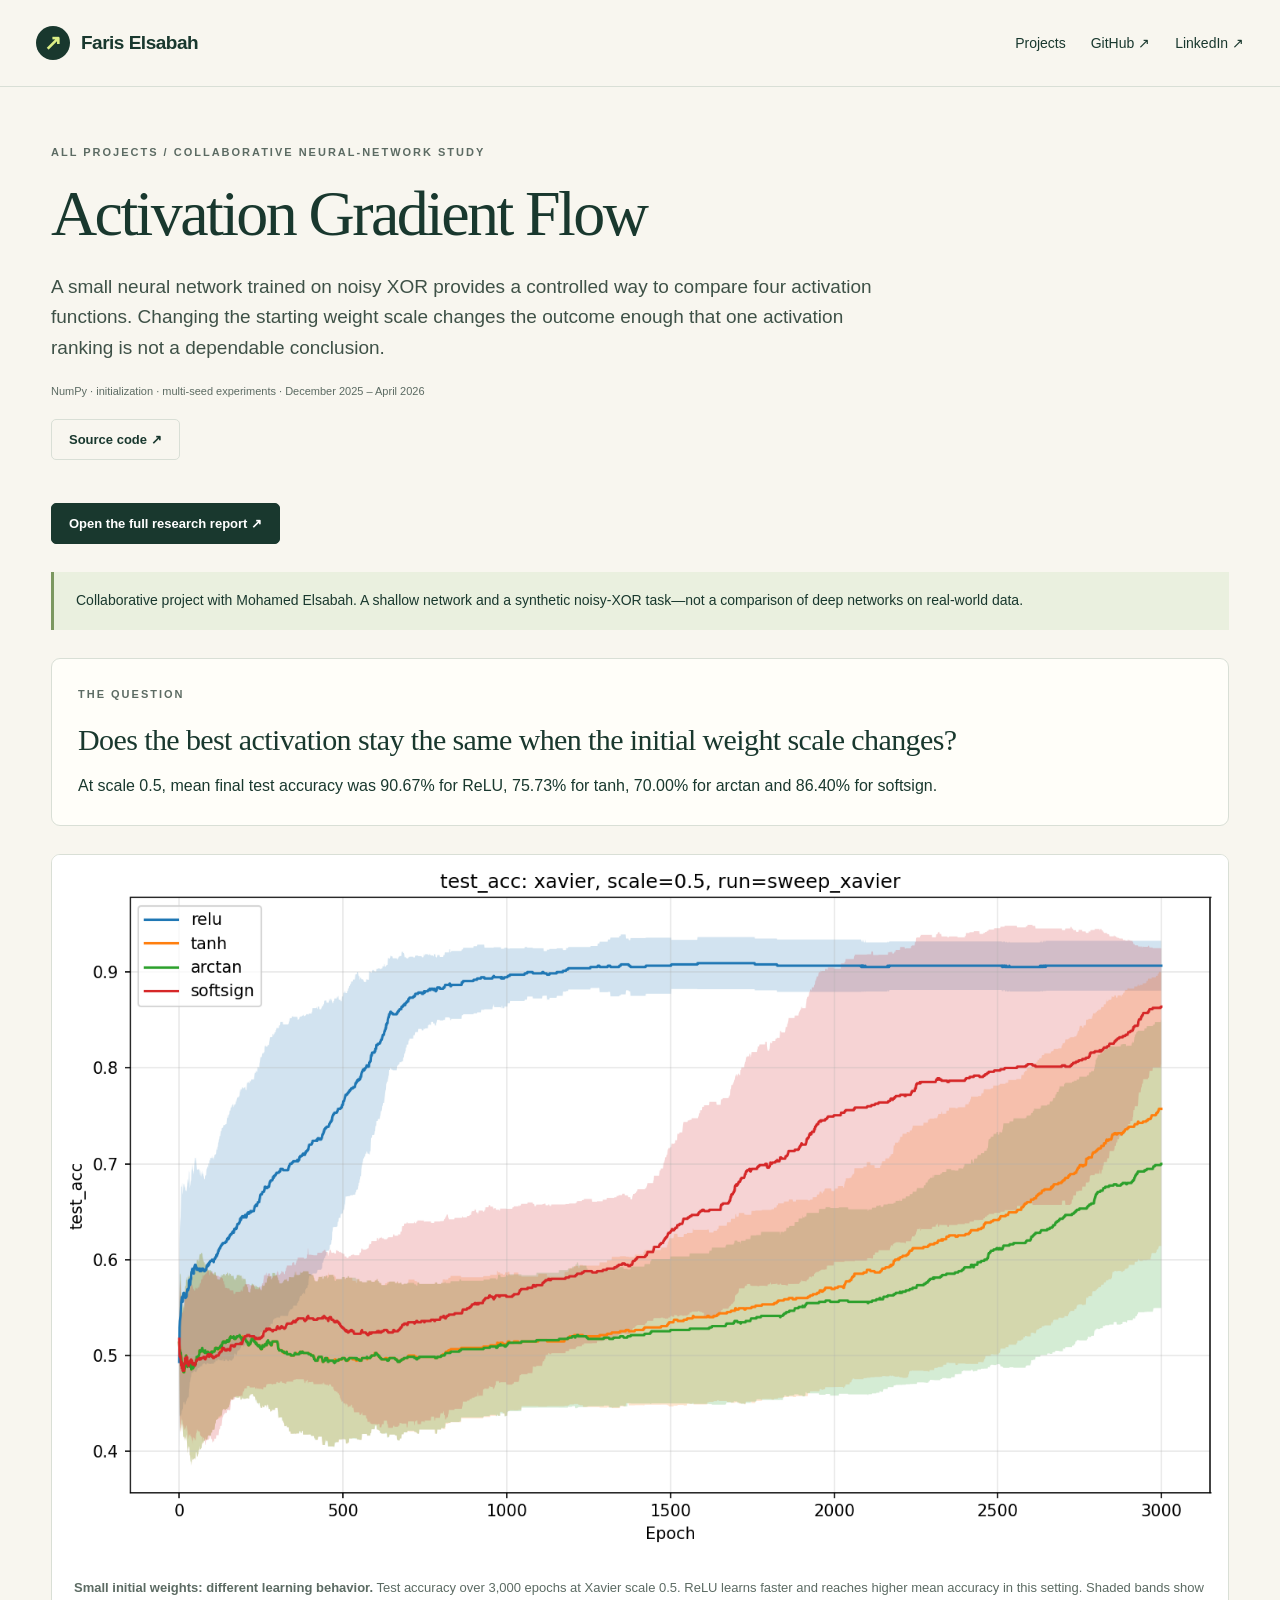
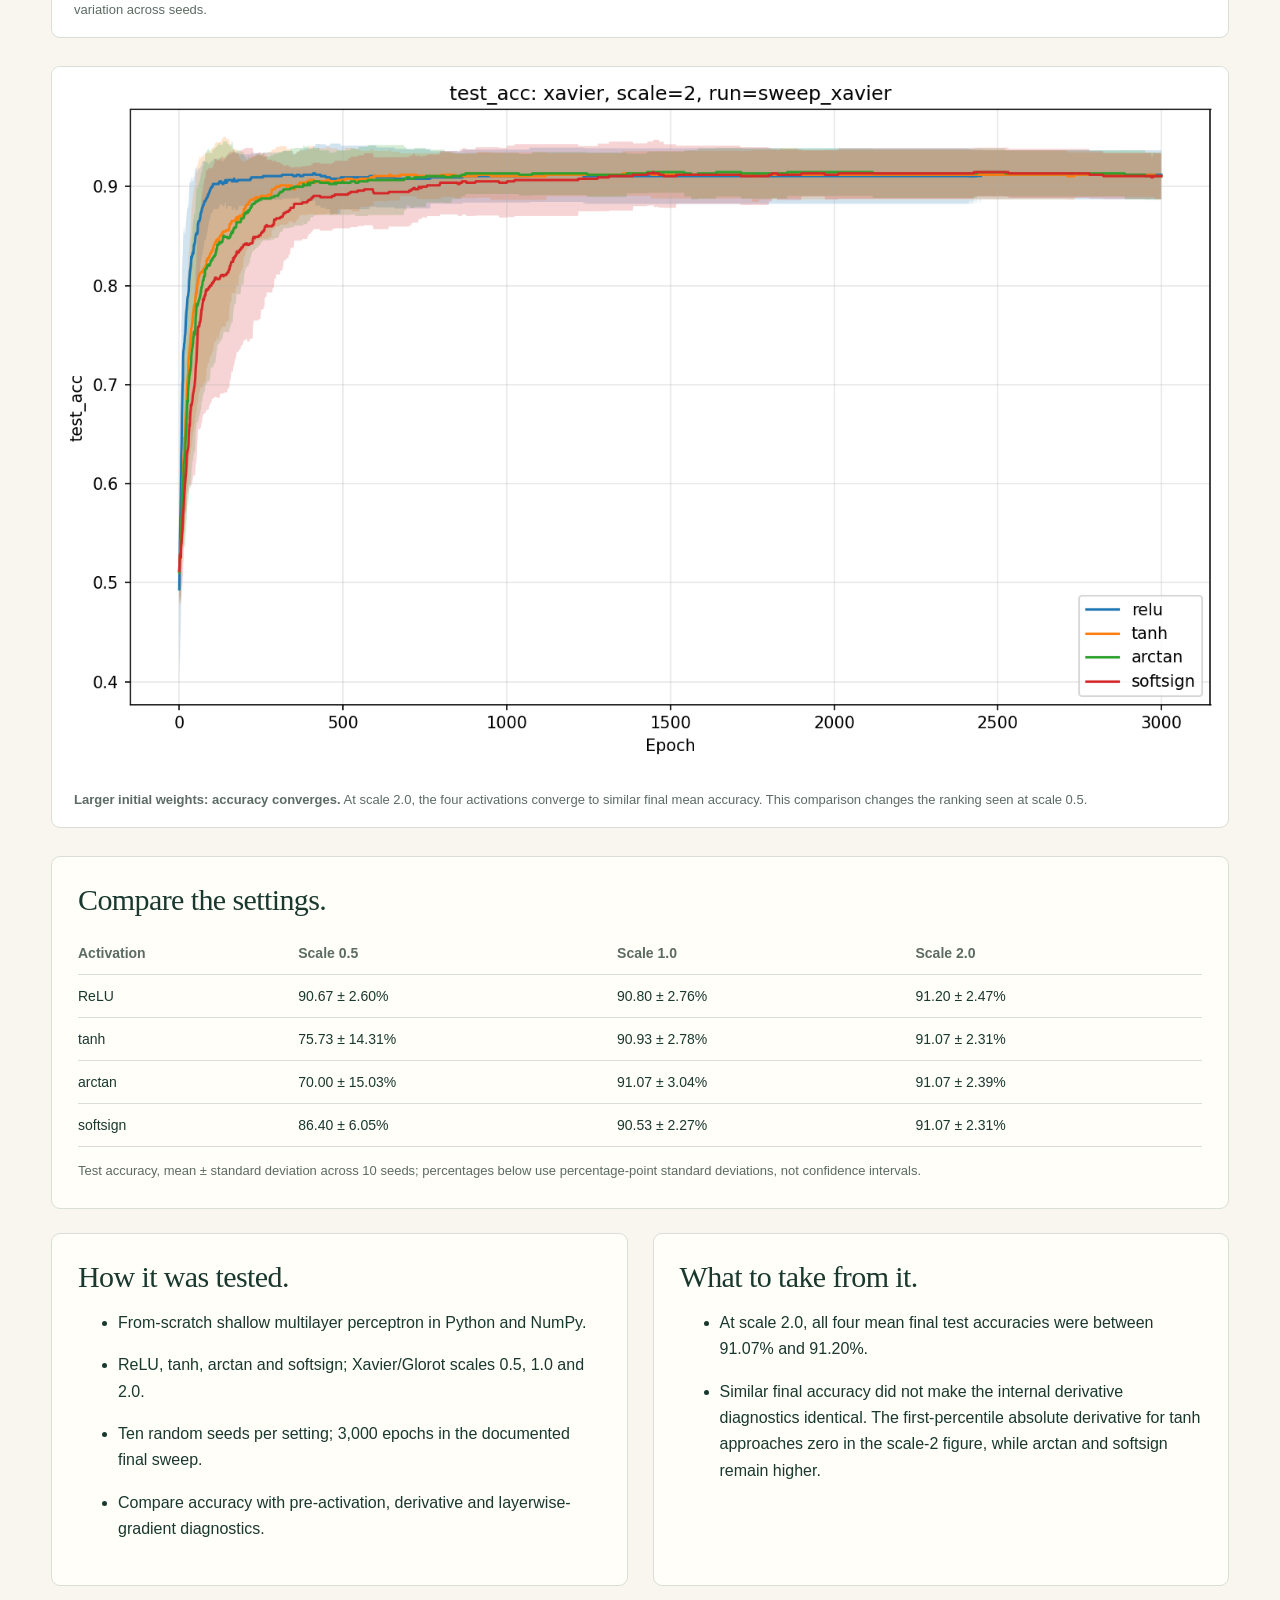
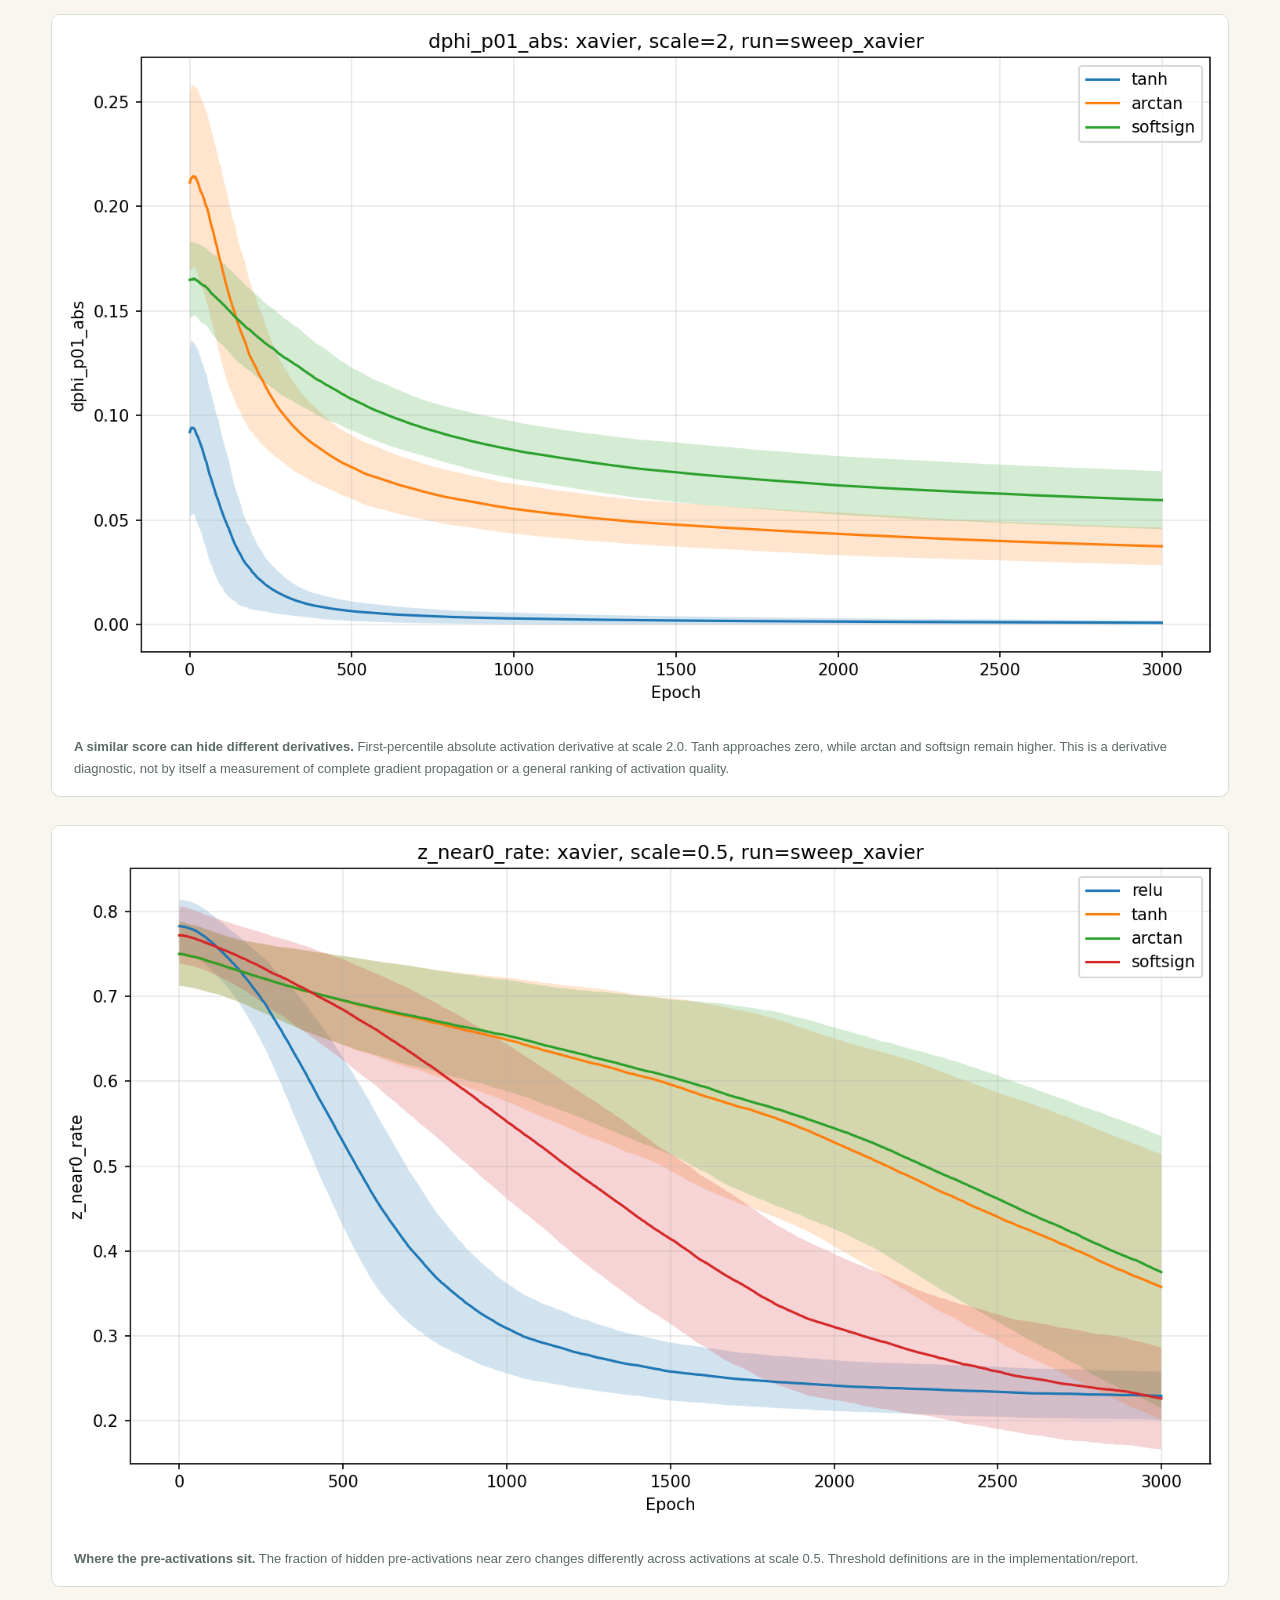
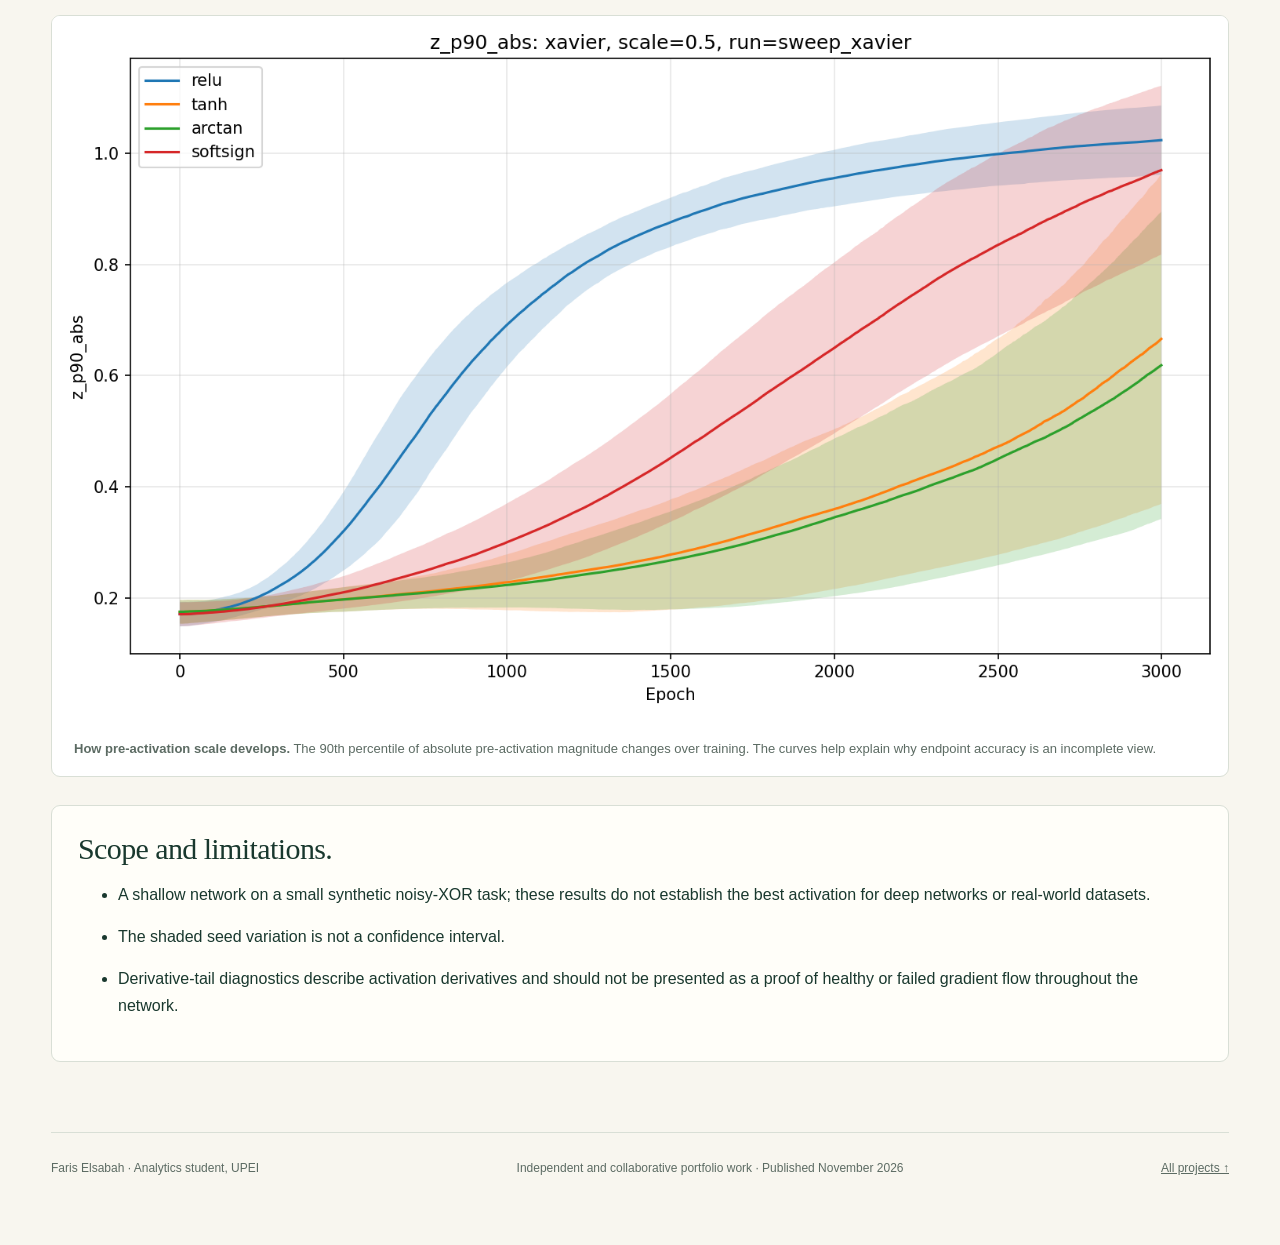
==== activation.html @ 03e46f7b "Publish ten accessible project demos and results pages Public portfolio with direct results and sour" ====
<!doctype html><html lang="en"><head><link rel="canonical" href="https://fbelsabah.github.io/activation.html"><meta charset="utf-8"><meta name="viewport" content="width=device-width,initial-scale=1"><title>Activation Gradient Flow | Faris Elsabah</title><meta name="description" content="A small neural network trained on noisy XOR provides a controlled way to compare four activation functions. Changing the starting weight scale changes the outcome enough that one activation ranking is not a dependable conclusion."><meta property="og:title" content="Activation Gradient Flow"><meta property="og:description" content="A small neural network trained on noisy XOR provides a controlled way to compare four activation functions. Changing the starting weight scale changes the outcome enough that one activation ranking is not a dependable conclusion."><meta property="og:image" content="https://fbelsabah.github.io/assets__07-activation-gradient-flow.jpg"><link rel="icon" href="/assets__favicon.svg" type="image/svg+xml"><link rel="stylesheet" href="/assets__style.css"></head><body><a class="skip" href="#main">Skip to content</a><header class="nav"><a class="wordmark" href="/index.html"><span class="mark" aria-hidden="true">↗</span>Faris Elsabah</a><nav class="navlinks" aria-label="Main navigation"><a href="/index.html#work">Projects</a><a href="https://github.com/FBELSABAH" target="_blank" rel="noopener">GitHub ↗</a><a class="desktop" href="https://www.linkedin.com/in/fariselsabah/" target="_blank" rel="noopener">LinkedIn ↗</a></nav></header><main id="main" class="shell"><section class="project-hero"><p class="eyebrow"><a href="/index.html">All projects</a> / Collaborative neural-network study</p><h1>Activation Gradient Flow</h1><p class="lead">A small neural network trained on noisy XOR provides a controlled way to compare four activation functions. Changing the starting weight scale changes the outcome enough that one activation ranking is not a dependable conclusion.</p><div class="skillline">NumPy · initialization · multi-seed experiments · December 2025 – April 2026</div><div class="actions"><a class="secondary" href="https://github.com/MBELSABAH/activation-gradient-flow" target="_blank" rel="noopener">Source code ↗</a></div></section><div class="actions"><a class="primary" href="/projects__activation__report.pdf">Open the full research report ↗</a></div><p class="notice green">Collaborative project with Mohamed Elsabah. A shallow network and a synthetic noisy-XOR task—not a comparison of deep networks on real-world data.</p><section class="panel"><p class="eyebrow">The question</p><h2>Does the best activation stay the same when the initial weight scale changes?</h2><p>At scale 0.5, mean final test accuracy was 90.67% for ReLU, 75.73% for tanh, 70.00% for arctan and 86.40% for softsign.</p></section><figure class="figure"><img src="/projects__activation__figures__xavier_s0p5_test_acc.png" alt="Four learning curves at scale 0.5: ReLU rises to about 91% accuracy; the other means finish lower."><figcaption><strong>Small initial weights: different learning behavior.</strong> Test accuracy over 3,000 epochs at Xavier scale 0.5. ReLU learns faster and reaches higher mean accuracy in this setting. Shaded bands show variation across seeds.</figcaption></figure><figure class="figure"><img src="/projects__activation__figures__xavier_s2_test_acc.png" alt="Four learning curves at scale 2.0 converge near 91% test accuracy."><figcaption><strong>Larger initial weights: accuracy converges.</strong> At scale 2.0, the four activations converge to similar final mean accuracy. This comparison changes the ranking seen at scale 0.5.</figcaption></figure><section class="panel"><h2>Compare the settings.</h2><div class="table-wrap"><table><thead><tr><th>Activation</th><th>Scale 0.5</th><th>Scale 1.0</th><th>Scale 2.0</th></tr></thead><tbody><tr><td>ReLU</td><td>90.67 ± 2.60%</td><td>90.80 ± 2.76%</td><td>91.20 ± 2.47%</td></tr><tr><td>tanh</td><td>75.73 ± 14.31%</td><td>90.93 ± 2.78%</td><td>91.07 ± 2.31%</td></tr><tr><td>arctan</td><td>70.00 ± 15.03%</td><td>91.07 ± 3.04%</td><td>91.07 ± 2.39%</td></tr><tr><td>softsign</td><td>86.40 ± 6.05%</td><td>90.53 ± 2.27%</td><td>91.07 ± 2.31%</td></tr></tbody></table></div><p class="notes">Test accuracy, mean ± standard deviation across 10 seeds; percentages below use percentage-point standard deviations, not confidence intervals.</p></section><div class="two-col"><section class="panel"><h2>How it was tested.</h2><ul><li><p>From-scratch shallow multilayer perceptron in Python and NumPy.</p></li><li><p>ReLU, tanh, arctan and softsign; Xavier/Glorot scales 0.5, 1.0 and 2.0.</p></li><li><p>Ten random seeds per setting; 3,000 epochs in the documented final sweep.</p></li><li><p>Compare accuracy with pre-activation, derivative and layerwise-gradient diagnostics.</p></li></ul></section><section class="panel"><h2>What to take from it.</h2><ul><li><p>At scale 2.0, all four mean final test accuracies were between 91.07% and 91.20%.</p></li><li><p>Similar final accuracy did not make the internal derivative diagnostics identical. The first-percentile absolute derivative for tanh approaches zero in the scale-2 figure, while arctan and softsign remain higher.</p></li></ul></section></div><figure class="figure"><img loading="lazy" src="/projects__activation__figures__xavier_s2_dphi_p01_smooth.png" alt="The lower tail of tanh activation derivatives tends toward zero; arctan and softsign remain above zero."><figcaption><strong>A similar score can hide different derivatives.</strong> First-percentile absolute activation derivative at scale 2.0. Tanh approaches zero, while arctan and softsign remain higher. This is a derivative diagnostic, not by itself a measurement of complete gradient propagation or a general ranking of activation quality.</figcaption></figure><figure class="figure"><img loading="lazy" src="/projects__activation__figures__xavier_s0p5_z_near0_rate.png" alt="Rates of hidden pre-activations near zero decline over training, at different speeds for four activations."><figcaption><strong>Where the pre-activations sit.</strong> The fraction of hidden pre-activations near zero changes differently across activations at scale 0.5. Threshold definitions are in the implementation/report.</figcaption></figure><figure class="figure"><img loading="lazy" src="/projects__activation__figures__xavier_s0p5_z_p90_abs.png" alt="Pre-activation magnitude grows over training, with ReLU rising earlier at scale 0.5."><figcaption><strong>How pre-activation scale develops.</strong> The 90th percentile of absolute pre-activation magnitude changes over training. The curves help explain why endpoint accuracy is an incomplete view.</figcaption></figure><section class="panel"><h2>Scope and limitations.</h2><ul><li><p>A shallow network on a small synthetic noisy-XOR task; these results do not establish the best activation for deep networks or real-world datasets.</p></li><li><p>The shaded seed variation is not a confidence interval.</p></li><li><p>Derivative-tail diagnostics describe activation derivatives and should not be presented as a proof of healthy or failed gradient flow throughout the network.</p></li></ul></section><footer class="footer"><span>Faris Elsabah · Analytics student, UPEI</span><span>Independent and collaborative portfolio work · Published November 2026</span><a href="/index.html#work">All projects ↑</a></footer></main></body></html>
---- assets__style.css ----
:root{--ink:#19382e;--muted:#5c6b63;--paper:#f8f6ef;--line:#d9dfd6;--accent:#dcef86;--white:#fffef9;--orange:#b15126;font-family:Arial,Helvetica,sans-serif;color:var(--ink);background:var(--paper);font-size:16px}*{box-sizing:border-box}body{margin:0}a{color:inherit}button,select,input{font:inherit}button,a,input,select{touch-action:manipulation}a:focus-visible,button:focus-visible,input:focus-visible,select:focus-visible,summary:focus-visible{outline:3px solid #a04616;outline-offset:5px}button{cursor:pointer}.skip{position:absolute;left:16px;top:-100px;background:var(--ink);color:white;padding:12px;z-index:30}.skip:focus{top:8px}.nav{max-width:1320px;margin:auto;display:flex;justify-content:space-between;align-items:center;padding:26px 36px;border-bottom:1px solid var(--line);gap:16px}.wordmark{font-weight:700;letter-spacing:-.5px;text-decoration:none;font-size:19px;display:flex;gap:11px;align-items:center}.mark{background:var(--ink);color:var(--accent);width:34px;height:34px;display:grid;place-items:center;border-radius:50%;font-size:21px}.navlinks{display:flex;gap:25px;font-size:14px}.navlinks a{text-decoration:none}.navlinks a:hover{text-decoration:underline}main.shell{max-width:1250px;margin:auto;padding:0 36px 70px}.hero{padding:76px 0 60px;display:grid;grid-template-columns:1.35fr 1fr;gap:55px;align-items:end}.eyebrow{text-transform:uppercase;letter-spacing:2px;font-size:11px;font-weight:700;color:var(--muted);margin:0 0 20px}h1{font:normal clamp(42px,6vw,82px)/1.03 Georgia,serif;letter-spacing:-2.6px;margin:0 0 25px}h1 em{font-style:normal;color:#47734f}p{line-height:1.65}.hero p{max-width:455px;font-size:17px}.hero-note{padding:25px;border-left:2px solid #8f9b7a}.hero-note p{font-size:15px;margin:5px 0}.mini{font-size:12px;color:var(--muted)}.section-head{display:flex;align-items:center;justify-content:space-between;gap:20px;margin:20px 0 26px}.section-head h2{font:normal 31px Georgia,serif;margin:0;letter-spacing:-.6px}.filters{display:flex;gap:6px;flex-wrap:wrap}.filters button{background:transparent;border:1px solid var(--line);color:var(--ink);padding:9px 15px;border-radius:30px;font-size:13px}.filters button[aria-pressed=true]{background:var(--ink);color:white;border-color:var(--ink)}.grid{display:grid;grid-template-columns:repeat(2,minmax(0,1fr));gap:40px 28px}.card{min-width:0;border-bottom:1px solid var(--line);padding-bottom:25px}.card[hidden]{display:none}.card-cover{display:block;overflow:hidden;background:#e7e9df;border-radius:8px;aspect-ratio:1.78}.card-cover img{width:100%;height:100%;object-fit:cover;transition:transform .3s}.card-cover:hover img{transform:scale(1.025)}.card-meta{display:flex;justify-content:space-between;gap:10px;margin:19px 0 9px;color:var(--muted);font-size:11px;letter-spacing:.5px}.card h3{font:normal 29px Georgia,serif;letter-spacing:-.6px;margin:0 0 10px}.card p{margin:0 0 12px;color:#3f5148;font-size:15px;max-width:510px}.result{font-size:12px!important;color:var(--muted)!important}.actions{display:flex;align-items:center;gap:16px;flex-wrap:wrap;margin-top:18px}.primary,.secondary{display:inline-flex;align-items:center;gap:13px;text-decoration:none;padding:12px 17px;border-radius:5px;font-weight:600;font-size:13px;border:1px solid var(--ink);background:var(--ink);color:white}.primary:hover{background:#2c513d}.secondary{background:transparent;color:var(--ink);border-color:var(--line)}.text-link{font-size:13px;text-underline-offset:4px}.skillline{font-size:11px;color:var(--muted);margin-top:17px;line-height:1.7}.footer{border-top:1px solid var(--line);margin-top:70px;padding-top:28px;display:flex;justify-content:space-between;gap:30px;flex-wrap:wrap;font-size:12px;color:var(--muted)}.project-hero{padding:56px 0 25px}.project-hero h1{font-size:clamp(39px,5vw,67px)}.lead{font-size:19px;line-height:1.6;max-width:850px;color:#3e5147}.notice{border-left:3px solid #b98735;background:#f1eadb;padding:17px 22px;font-size:14px;line-height:1.7;margin:28px 0}.notice.green{background:#eaf0df;border-color:#7b9860}.panel{background:var(--white);border:1px solid var(--line);border-radius:9px;padding:26px;margin:24px 0}.panel h2,.section-title{font:normal 30px Georgia,serif;letter-spacing:-.6px;margin:0 0 15px}.panel h3{font-size:17px;margin:0 0 14px}.panel p:last-child{margin-bottom:0}.two-col{display:grid;grid-template-columns:repeat(2,minmax(0,1fr));gap:25px}.two-col .panel{margin:0}.stats{display:grid;grid-template-columns:repeat(3,minmax(0,1fr));gap:15px;margin:30px 0}.stat{padding:24px;background:#edf0e4;border-radius:7px}.stat strong{display:block;font:normal 37px Georgia,serif;margin-bottom:7px}.stat span{font-size:12px;color:var(--muted)}.figure{margin:28px 0;background:white;border:1px solid var(--line);border-radius:9px;overflow:hidden}.figure img{display:block;width:100%;height:auto}.figure figcaption{padding:16px 22px;font-size:13px;color:var(--muted);line-height:1.7}.table-wrap{overflow:auto}table{border-collapse:collapse;width:100%;font-size:14px}th{text-align:left;font-weight:600;color:var(--muted)}td,th{padding:13px 12px;border-bottom:1px solid var(--line);vertical-align:top}td:first-child,th:first-child{padding-left:0}code,pre{font-family:ui-monospace,SFMono-Regular,Consolas,monospace}pre{white-space:pre-wrap;word-break:break-word;background:#142c24;color:#e4eddf;padding:25px;border-radius:9px;font-size:13px;line-height:1.8;overflow:auto}.controls{display:flex;align-items:center;gap:20px;flex-wrap:wrap;margin:20px 0}.controls label{font-size:14px;display:flex;gap:10px;align-items:center;flex-wrap:wrap}select{padding:9px;border:1px solid #aab6a8;border-radius:4px;background:white;color:var(--ink)}.chart svg{width:100%;height:auto;display:block}.chart svg text{font-family:Arial,sans-serif}.barrow{display:grid;grid-template-columns:55px 1fr 90px;gap:13px;align-items:center;margin:14px 0;font-size:13px}.bartrack{height:16px;background:#edf0e6;border-radius:3px}.barfill{height:100%;background:#497650;border-radius:3px}.barrow output{text-align:right}.notes{color:var(--muted);font-size:13px;line-height:1.7}.read-more{border-top:1px solid var(--line);padding:20px 0;margin-top:25px}.read-more summary{cursor:pointer;font-weight:600}.demo-shell{background:#fbfcf7;border:1px solid var(--line);border-radius:12px;padding:25px;margin:25px 0}.demo-tabs{display:flex;gap:7px;border-bottom:1px solid var(--line);padding-bottom:15px;flex-wrap:wrap}.demo-tabs button{border:0;padding:10px 16px;background:#e7ecdf;color:var(--ink);border-radius:5px}.demo-tabs button[aria-selected=true]{background:var(--ink);color:white}.demo-view[hidden]{display:none}.badge{display:inline-block;font-size:11px;padding:5px 9px;border:1px solid var(--line);border-radius:30px;margin:0 5px 6px 0}.fiction{color:#875218;background:#fbefdb;border-color:#dcc59a}.workflow-row{padding:17px;background:white;border:1px solid var(--line);border-radius:6px;margin:12px 0}.workflow-row strong{display:block;margin-bottom:7px}.diff-grid{display:grid;grid-template-columns:1fr 1fr;gap:12px}.diff-grid>div{background:#f1f3e9;padding:17px;border-radius:5px}iframe{width:100%;border:1px solid var(--line);border-radius:8px;min-height:800px;background:white}.gallery{display:grid;grid-template-columns:1fr 1fr;gap:20px}.gallery .figure{margin:0}.status-line{padding:13px 0;font-size:14px;min-height:48px}.eyebrow a{text-decoration:none}.anchor{scroll-margin-top:20px}@media(max-width:720px){.nav{padding:19px 20px}.navlinks{gap:13px;font-size:12px}.wordmark{font-size:16px}.mark{width:28px;height:28px}main.shell{padding:0 20px 45px}.hero{padding:45px 0 30px;grid-template-columns:1fr;gap:15px}h1{letter-spacing:-1.5px}.hero-note{padding:10px 18px}.hero p{font-size:16px}.section-head{display:block}.filters{margin-top:20px}.grid{grid-template-columns:1fr;gap:28px}.card h3{font-size:27px}.two-col,.gallery,.diff-grid{grid-template-columns:1fr}.stats{grid-template-columns:1fr}.stat{padding:17px}.stat strong{font-size:32px}.panel,.demo-shell{padding:20px}.project-hero{padding-top:36px}.lead{font-size:17px}.navlinks .desktop{display:none}iframe{min-height:650px}.barrow{grid-template-columns:35px 1fr 75px;gap:8px}.actions{gap:12px}}@media(prefers-reduced-motion:reduce){*{scroll-behavior:auto!important;transition:none!important}}
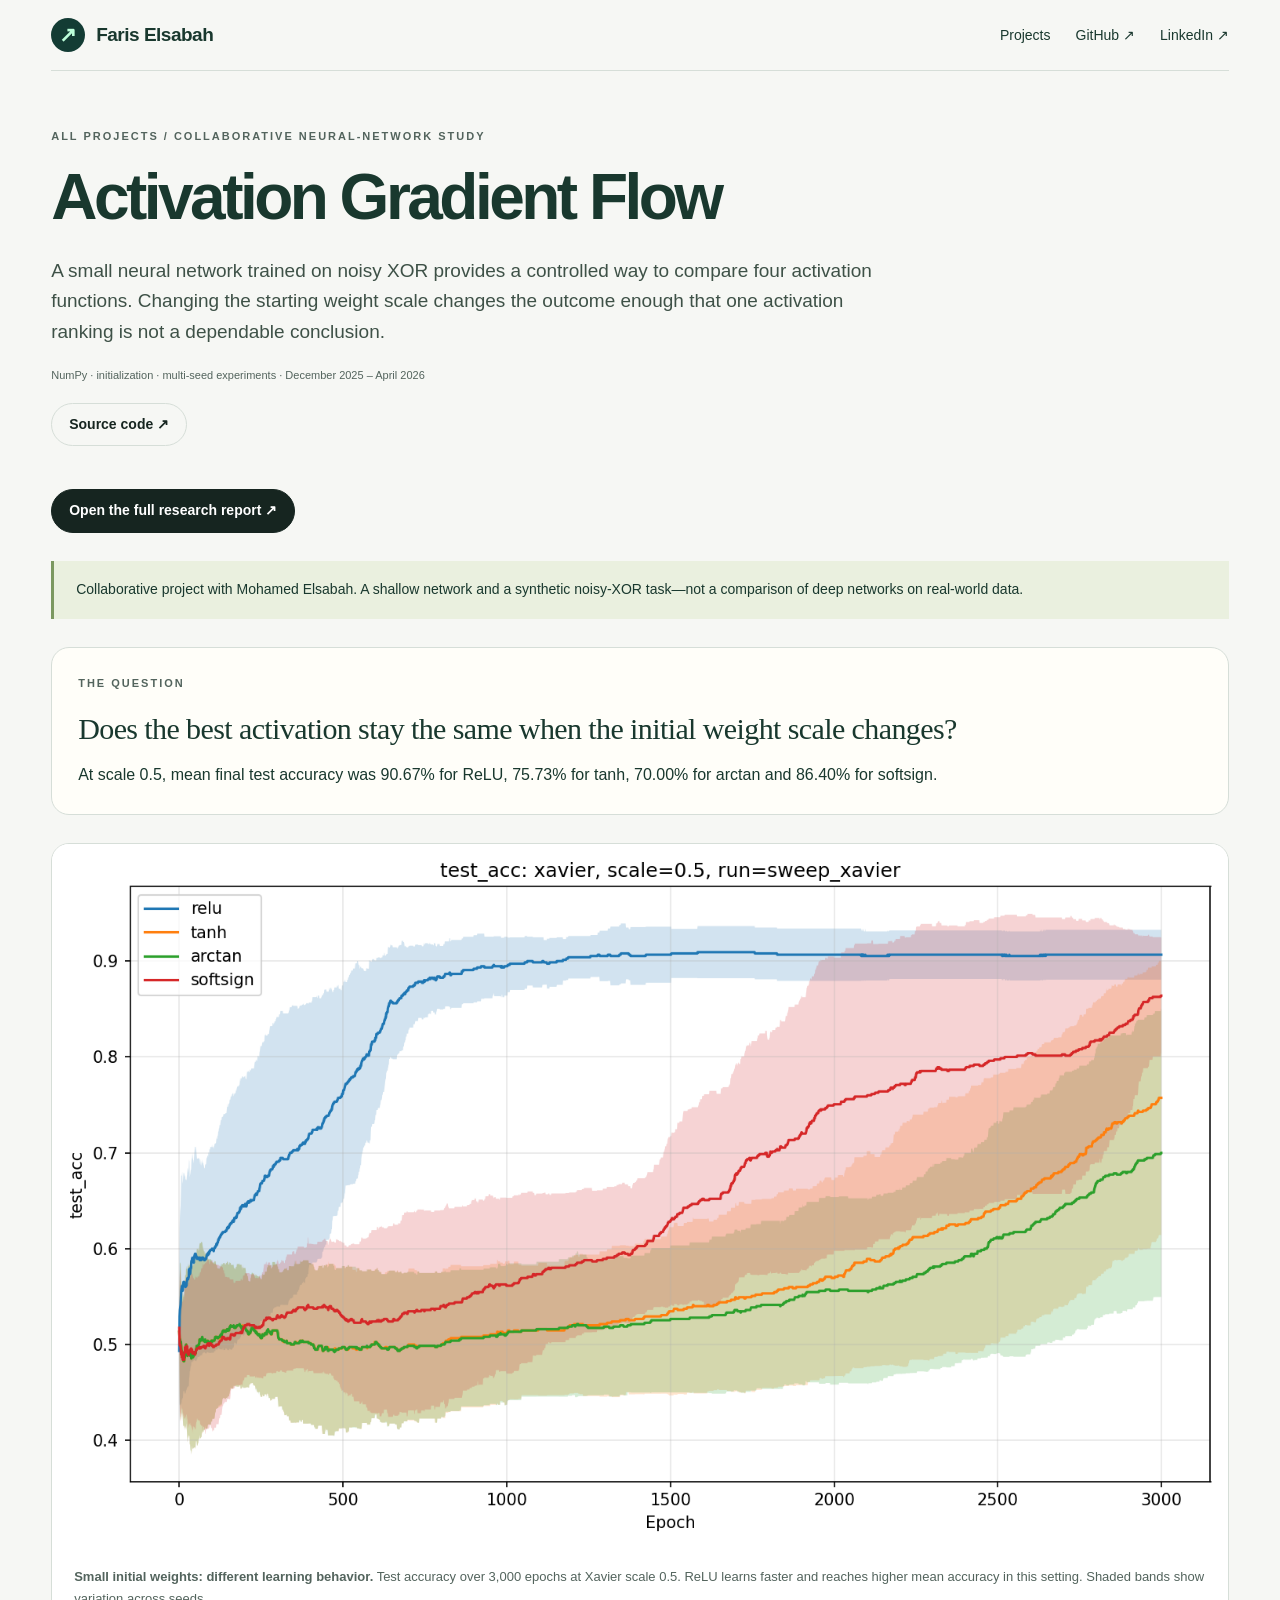
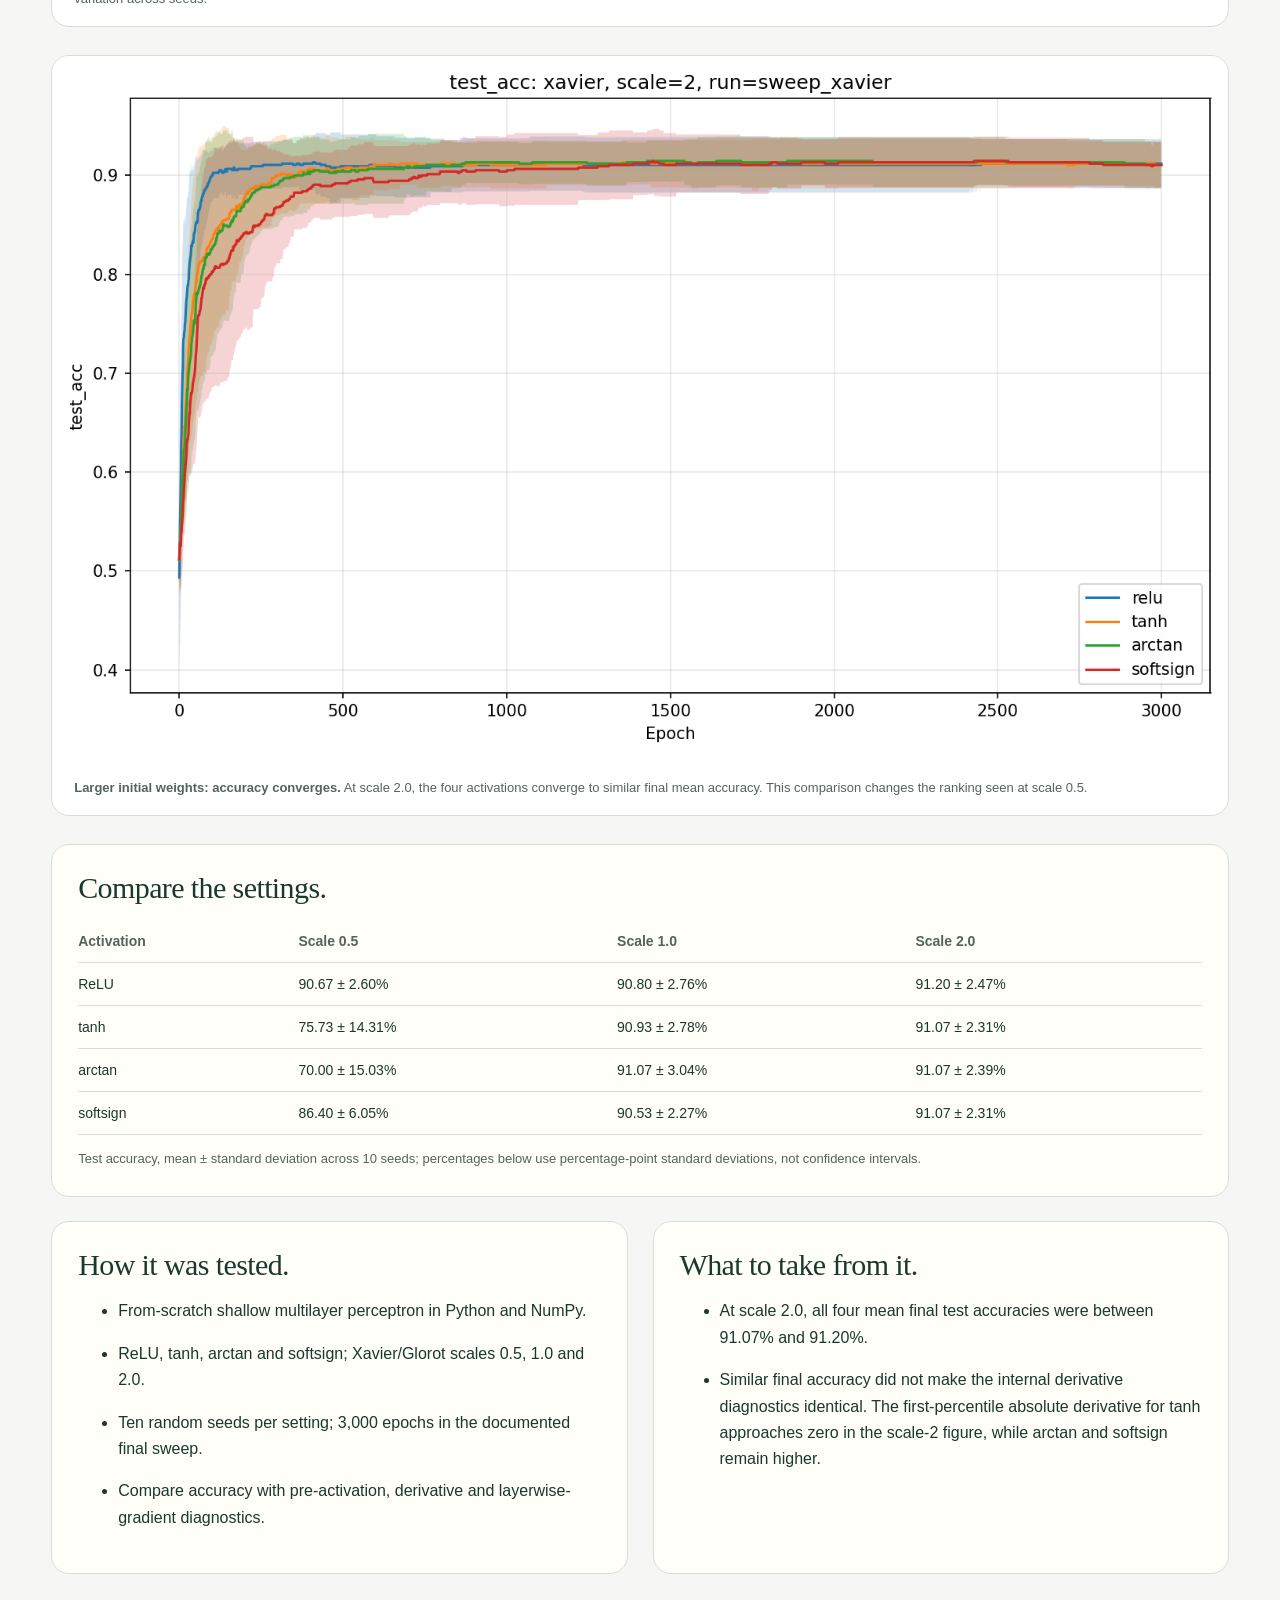
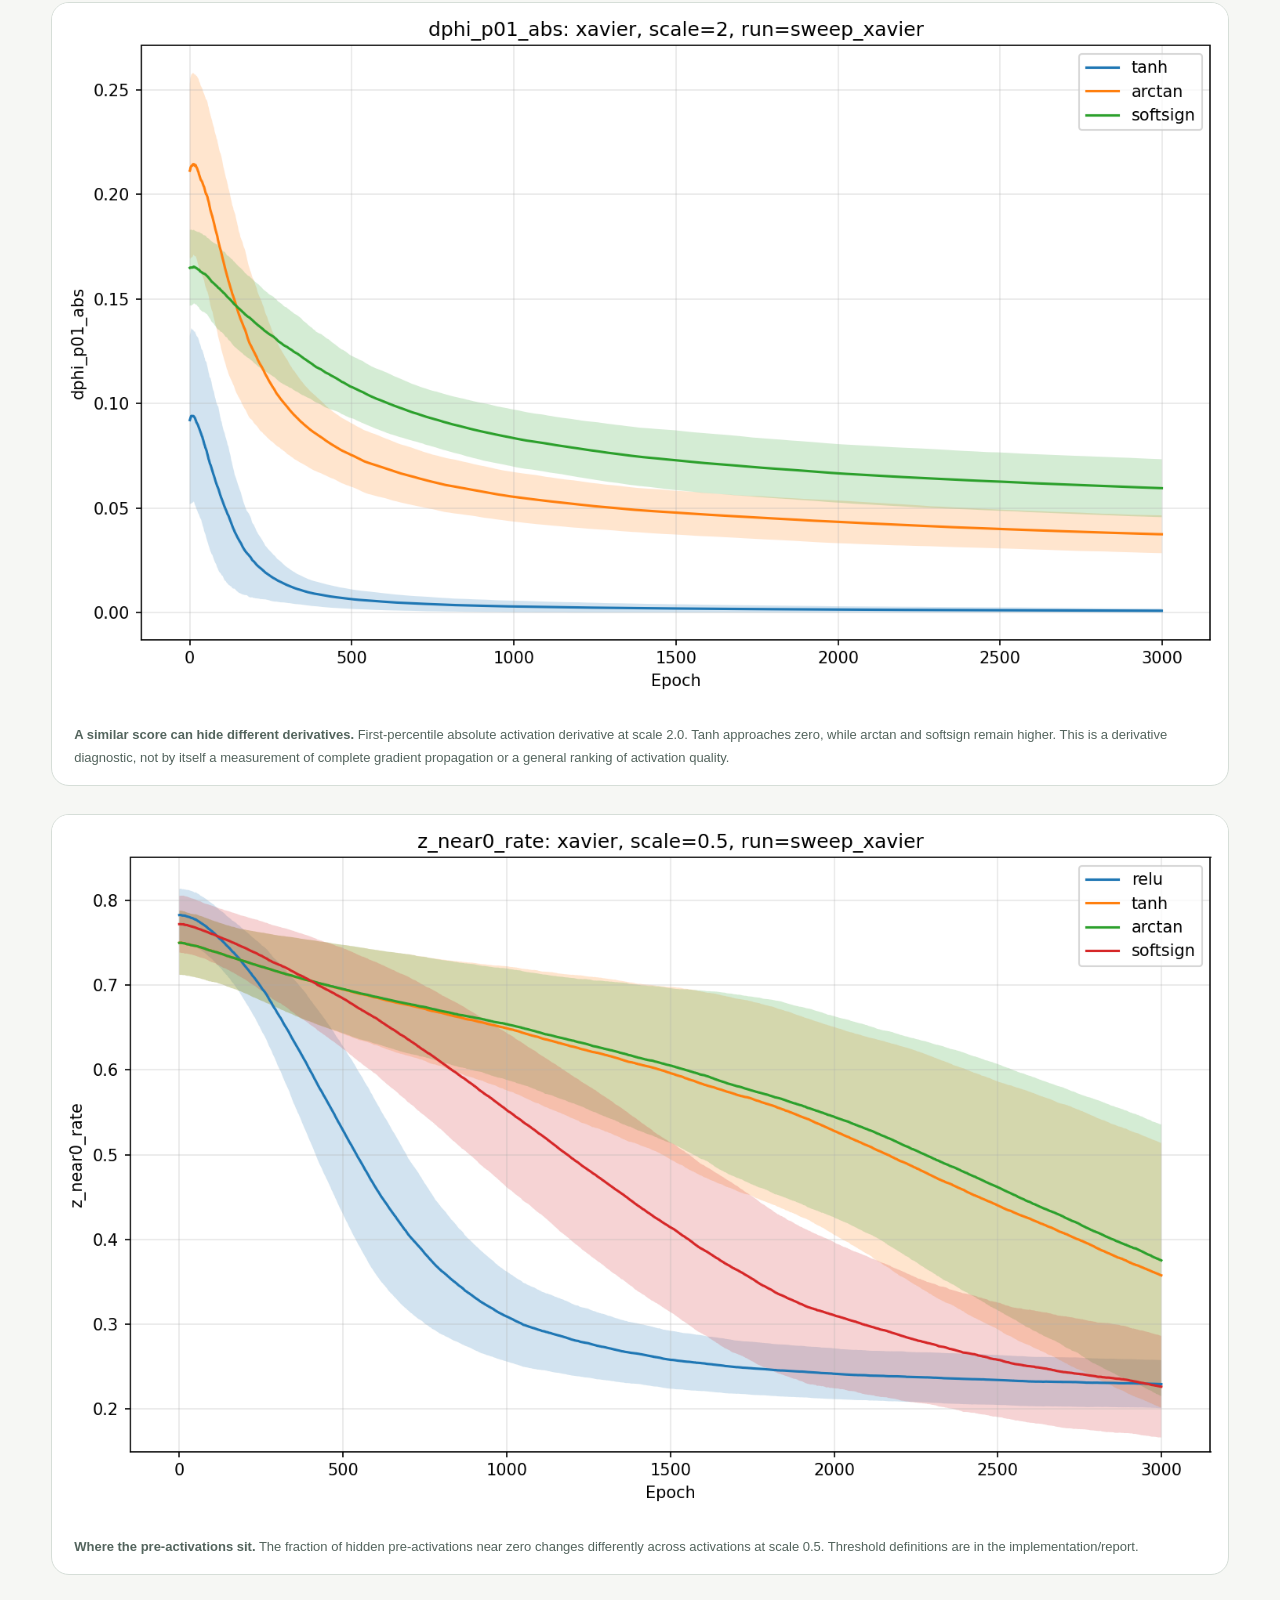
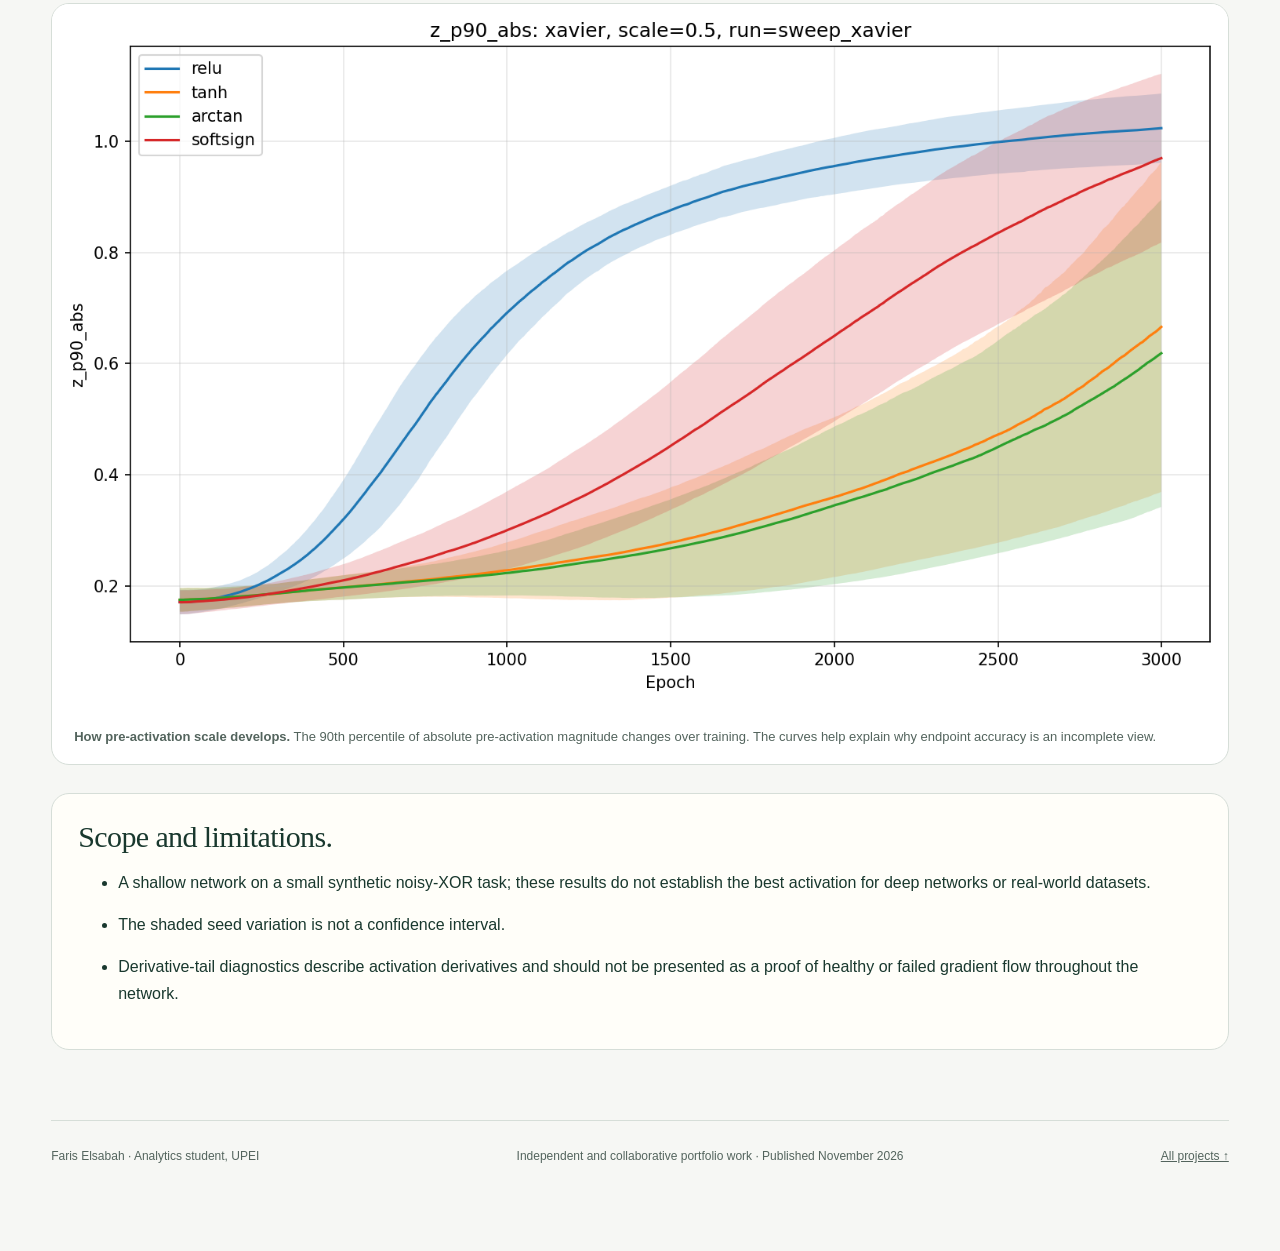
==== commit 6f54d018: "Redesign portfolio with interactive demand study and responsive project films" ====
--- a/activation.html
+++ b/activation.html
@@ -1 +1 @@
-<!doctype html><html lang="en"><head><link rel="canonical" href="https://fbelsabah.github.io/activation.html"><meta charset="utf-8"><meta name="viewport" content="width=device-width,initial-scale=1"><title>Activation Gradient Flow | Faris Elsabah</title><meta name="description" content="A small neural network trained on noisy XOR provides a controlled way to compare four activation functions. Changing the starting weight scale changes the outcome enough that one activation ranking is not a dependable conclusion."><meta property="og:title" content="Activation Gradient Flow"><meta property="og:description" content="A small neural network trained on noisy XOR provides a controlled way to compare four activation functions. Changing the starting weight scale changes the outcome enough that one activation ranking is not a dependable conclusion."><meta property="og:image" content="https://fbelsabah.github.io/assets__07-activation-gradient-flow.jpg"><link rel="icon" href="/assets__favicon.svg" type="image/svg+xml"><link rel="stylesheet" href="/assets__style.css"></head><body><a class="skip" href="#main">Skip to content</a><header class="nav"><a class="wordmark" href="/index.html"><span class="mark" aria-hidden="true">↗</span>Faris Elsabah</a><nav class="navlinks" aria-label="Main navigation"><a href="/index.html#work">Projects</a><a href="https://github.com/FBELSABAH" target="_blank" rel="noopener">GitHub ↗</a><a class="desktop" href="https://www.linkedin.com/in/fariselsabah/" target="_blank" rel="noopener">LinkedIn ↗</a></nav></header><main id="main" class="shell"><section class="project-hero"><p class="eyebrow"><a href="/index.html">All projects</a> / Collaborative neural-network study</p><h1>Activation Gradient Flow</h1><p class="lead">A small neural network trained on noisy XOR provides a controlled way to compare four activation functions. Changing the starting weight scale changes the outcome enough that one activation ranking is not a dependable conclusion.</p><div class="skillline">NumPy · initialization · multi-seed experiments · December 2025 – April 2026</div><div class="actions"><a class="secondary" href="https://github.com/MBELSABAH/activation-gradient-flow" target="_blank" rel="noopener">Source code ↗</a></div></section><div class="actions"><a class="primary" href="/projects__activation__report.pdf">Open the full research report ↗</a></div><p class="notice green">Collaborative project with Mohamed Elsabah. A shallow network and a synthetic noisy-XOR task—not a comparison of deep networks on real-world data.</p><section class="panel"><p class="eyebrow">The question</p><h2>Does the best activation stay the same when the initial weight scale changes?</h2><p>At scale 0.5, mean final test accuracy was 90.67% for ReLU, 75.73% for tanh, 70.00% for arctan and 86.40% for softsign.</p></section><figure class="figure"><img src="/projects__activation__figures__xavier_s0p5_test_acc.png" alt="Four learning curves at scale 0.5: ReLU rises to about 91% accuracy; the other means finish lower."><figcaption><strong>Small initial weights: different learning behavior.</strong> Test accuracy over 3,000 epochs at Xavier scale 0.5. ReLU learns faster and reaches higher mean accuracy in this setting. Shaded bands show variation across seeds.</figcaption></figure><figure class="figure"><img src="/projects__activation__figures__xavier_s2_test_acc.png" alt="Four learning curves at scale 2.0 converge near 91% test accuracy."><figcaption><strong>Larger initial weights: accuracy converges.</strong> At scale 2.0, the four activations converge to similar final mean accuracy. This comparison changes the ranking seen at scale 0.5.</figcaption></figure><section class="panel"><h2>Compare the settings.</h2><div class="table-wrap"><table><thead><tr><th>Activation</th><th>Scale 0.5</th><th>Scale 1.0</th><th>Scale 2.0</th></tr></thead><tbody><tr><td>ReLU</td><td>90.67 ± 2.60%</td><td>90.80 ± 2.76%</td><td>91.20 ± 2.47%</td></tr><tr><td>tanh</td><td>75.73 ± 14.31%</td><td>90.93 ± 2.78%</td><td>91.07 ± 2.31%</td></tr><tr><td>arctan</td><td>70.00 ± 15.03%</td><td>91.07 ± 3.04%</td><td>91.07 ± 2.39%</td></tr><tr><td>softsign</td><td>86.40 ± 6.05%</td><td>90.53 ± 2.27%</td><td>91.07 ± 2.31%</td></tr></tbody></table></div><p class="notes">Test accuracy, mean ± standard deviation across 10 seeds; percentages below use percentage-point standard deviations, not confidence intervals.</p></section><div class="two-col"><section class="panel"><h2>How it was tested.</h2><ul><li><p>From-scratch shallow multilayer perceptron in Python and NumPy.</p></li><li><p>ReLU, tanh, arctan and softsign; Xavier/Glorot scales 0.5, 1.0 and 2.0.</p></li><li><p>Ten random seeds per setting; 3,000 epochs in the documented final sweep.</p></li><li><p>Compare accuracy with pre-activation, derivative and layerwise-gradient diagnostics.</p></li></ul></section><section class="panel"><h2>What to take from it.</h2><ul><li><p>At scale 2.0, all four mean final test accuracies were between 91.07% and 91.20%.</p></li><li><p>Similar final accuracy did not make the internal derivative diagnostics identical. The first-percentile absolute derivative for tanh approaches zero in the scale-2 figure, while arctan and softsign remain higher.</p></li></ul></section></div><figure class="figure"><img loading="lazy" src="/projects__activation__figures__xavier_s2_dphi_p01_smooth.png" alt="The lower tail of tanh activation derivatives tends toward zero; arctan and softsign remain above zero."><figcaption><strong>A similar score can hide different derivatives.</strong> First-percentile absolute activation derivative at scale 2.0. Tanh approaches zero, while arctan and softsign remain higher. This is a derivative diagnostic, not by itself a measurement of complete gradient propagation or a general ranking of activation quality.</figcaption></figure><figure class="figure"><img loading="lazy" src="/projects__activation__figures__xavier_s0p5_z_near0_rate.png" alt="Rates of hidden pre-activations near zero decline over training, at different speeds for four activations."><figcaption><strong>Where the pre-activations sit.</strong> The fraction of hidden pre-activations near zero changes differently across activations at scale 0.5. Threshold definitions are in the implementation/report.</figcaption></figure><figure class="figure"><img loading="lazy" src="/projects__activation__figures__xavier_s0p5_z_p90_abs.png" alt="Pre-activation magnitude grows over training, with ReLU rising earlier at scale 0.5."><figcaption><strong>How pre-activation scale develops.</strong> The 90th percentile of absolute pre-activation magnitude changes over training. The curves help explain why endpoint accuracy is an incomplete view.</figcaption></figure><section class="panel"><h2>Scope and limitations.</h2><ul><li><p>A shallow network on a small synthetic noisy-XOR task; these results do not establish the best activation for deep networks or real-world datasets.</p></li><li><p>The shaded seed variation is not a confidence interval.</p></li><li><p>Derivative-tail diagnostics describe activation derivatives and should not be presented as a proof of healthy or failed gradient flow throughout the network.</p></li></ul></section><footer class="footer"><span>Faris Elsabah · Analytics student, UPEI</span><span>Independent and collaborative portfolio work · Published November 2026</span><a href="/index.html#work">All projects ↑</a></footer></main></body></html>+<!doctype html><html lang="en"><head><link rel="canonical" href="https://fbelsabah.github.io/activation.html"><meta charset="utf-8"><meta name="viewport" content="width=device-width,initial-scale=1"><title>Activation Gradient Flow | Faris Elsabah</title><meta name="description" content="A small neural network trained on noisy XOR provides a controlled way to compare four activation functions. Changing the starting weight scale changes the outcome enough that one activation ranking is not a dependable conclusion."><meta property="og:title" content="Activation Gradient Flow"><meta property="og:description" content="A small neural network trained on noisy XOR provides a controlled way to compare four activation functions. Changing the starting weight scale changes the outcome enough that one activation ranking is not a dependable conclusion."><meta property="og:image" content="https://fbelsabah.github.io/assets__07-activation-gradient-flow.jpg"><link rel="icon" href="/assets__favicon.svg" type="image/svg+xml"><link rel="stylesheet" href="/assets__style.css"><link rel="stylesheet" href="/portfolio-studio.css"><script defer src="/portfolio-motion.js"></script></head><body><a class="skip" href="#main">Skip to content</a><header class="nav"><a class="wordmark" href="/index.html"><span class="mark" aria-hidden="true">↗</span>Faris Elsabah</a><nav class="navlinks" aria-label="Main navigation"><a href="/index.html#work">Projects</a><a href="https://github.com/FBELSABAH" target="_blank" rel="noopener">GitHub ↗</a><a class="desktop" href="https://www.linkedin.com/in/fariselsabah/" target="_blank" rel="noopener">LinkedIn ↗</a></nav></header><main id="main" class="shell"><section class="project-hero"><p class="eyebrow"><a href="/index.html">All projects</a> / Collaborative neural-network study</p><h1>Activation Gradient Flow</h1><p class="lead">A small neural network trained on noisy XOR provides a controlled way to compare four activation functions. Changing the starting weight scale changes the outcome enough that one activation ranking is not a dependable conclusion.</p><div class="skillline">NumPy · initialization · multi-seed experiments · December 2025 – April 2026</div><div class="actions"><a class="secondary" href="https://github.com/MBELSABAH/activation-gradient-flow" target="_blank" rel="noopener">Source code ↗</a></div></section><div class="actions"><a class="primary" href="/projects__activation__report.pdf">Open the full research report ↗</a></div><p class="notice green">Collaborative project with Mohamed Elsabah. A shallow network and a synthetic noisy-XOR task—not a comparison of deep networks on real-world data.</p><section class="panel"><p class="eyebrow">The question</p><h2>Does the best activation stay the same when the initial weight scale changes?</h2><p>At scale 0.5, mean final test accuracy was 90.67% for ReLU, 75.73% for tanh, 70.00% for arctan and 86.40% for softsign.</p></section><figure class="figure"><img src="/projects__activation__figures__xavier_s0p5_test_acc.png" alt="Four learning curves at scale 0.5: ReLU rises to about 91% accuracy; the other means finish lower."><figcaption><strong>Small initial weights: different learning behavior.</strong> Test accuracy over 3,000 epochs at Xavier scale 0.5. ReLU learns faster and reaches higher mean accuracy in this setting. Shaded bands show variation across seeds.</figcaption></figure><figure class="figure"><img src="/projects__activation__figures__xavier_s2_test_acc.png" alt="Four learning curves at scale 2.0 converge near 91% test accuracy."><figcaption><strong>Larger initial weights: accuracy converges.</strong> At scale 2.0, the four activations converge to similar final mean accuracy. This comparison changes the ranking seen at scale 0.5.</figcaption></figure><section class="panel"><h2>Compare the settings.</h2><div class="table-wrap"><table><thead><tr><th>Activation</th><th>Scale 0.5</th><th>Scale 1.0</th><th>Scale 2.0</th></tr></thead><tbody><tr><td>ReLU</td><td>90.67 ± 2.60%</td><td>90.80 ± 2.76%</td><td>91.20 ± 2.47%</td></tr><tr><td>tanh</td><td>75.73 ± 14.31%</td><td>90.93 ± 2.78%</td><td>91.07 ± 2.31%</td></tr><tr><td>arctan</td><td>70.00 ± 15.03%</td><td>91.07 ± 3.04%</td><td>91.07 ± 2.39%</td></tr><tr><td>softsign</td><td>86.40 ± 6.05%</td><td>90.53 ± 2.27%</td><td>91.07 ± 2.31%</td></tr></tbody></table></div><p class="notes">Test accuracy, mean ± standard deviation across 10 seeds; percentages below use percentage-point standard deviations, not confidence intervals.</p></section><div class="two-col"><section class="panel"><h2>How it was tested.</h2><ul><li><p>From-scratch shallow multilayer perceptron in Python and NumPy.</p></li><li><p>ReLU, tanh, arctan and softsign; Xavier/Glorot scales 0.5, 1.0 and 2.0.</p></li><li><p>Ten random seeds per setting; 3,000 epochs in the documented final sweep.</p></li><li><p>Compare accuracy with pre-activation, derivative and layerwise-gradient diagnostics.</p></li></ul></section><section class="panel"><h2>What to take from it.</h2><ul><li><p>At scale 2.0, all four mean final test accuracies were between 91.07% and 91.20%.</p></li><li><p>Similar final accuracy did not make the internal derivative diagnostics identical. The first-percentile absolute derivative for tanh approaches zero in the scale-2 figure, while arctan and softsign remain higher.</p></li></ul></section></div><figure class="figure"><img loading="lazy" src="/projects__activation__figures__xavier_s2_dphi_p01_smooth.png" alt="The lower tail of tanh activation derivatives tends toward zero; arctan and softsign remain above zero."><figcaption><strong>A similar score can hide different derivatives.</strong> First-percentile absolute activation derivative at scale 2.0. Tanh approaches zero, while arctan and softsign remain higher. This is a derivative diagnostic, not by itself a measurement of complete gradient propagation or a general ranking of activation quality.</figcaption></figure><figure class="figure"><img loading="lazy" src="/projects__activation__figures__xavier_s0p5_z_near0_rate.png" alt="Rates of hidden pre-activations near zero decline over training, at different speeds for four activations."><figcaption><strong>Where the pre-activations sit.</strong> The fraction of hidden pre-activations near zero changes differently across activations at scale 0.5. Threshold definitions are in the implementation/report.</figcaption></figure><figure class="figure"><img loading="lazy" src="/projects__activation__figures__xavier_s0p5_z_p90_abs.png" alt="Pre-activation magnitude grows over training, with ReLU rising earlier at scale 0.5."><figcaption><strong>How pre-activation scale develops.</strong> The 90th percentile of absolute pre-activation magnitude changes over training. The curves help explain why endpoint accuracy is an incomplete view.</figcaption></figure><section class="panel"><h2>Scope and limitations.</h2><ul><li><p>A shallow network on a small synthetic noisy-XOR task; these results do not establish the best activation for deep networks or real-world datasets.</p></li><li><p>The shaded seed variation is not a confidence interval.</p></li><li><p>Derivative-tail diagnostics describe activation derivatives and should not be presented as a proof of healthy or failed gradient flow throughout the network.</p></li></ul></section><footer class="footer"><span>Faris Elsabah · Analytics student, UPEI</span><span>Independent and collaborative portfolio work · Published November 2026</span><a href="/index.html#work">All projects ↑</a></footer></main></body></html>
--- a/portfolio-studio.css
+++ b/portfolio-studio.css
@@ -0,0 +1,175 @@
+/* Portfolio shell and the interactive load study */
+:root {
+  --studio-ease: cubic-bezier(.2,.8,.2,1);
+  --display: -apple-system, BlinkMacSystemFont, "Helvetica Neue", Arial, sans-serif;
+}
+body:has(main.shell) {
+  --paper: #f6f7f4;
+  --ink: #162520;
+  --muted: #53645d;
+  --line: #d6ded8;
+  background: var(--paper);
+  font-family: var(--display);
+}
+.nav { max-width: 1376px; padding: 18px clamp(20px, 4vw, 60px); border: 0; }
+.navlinks { align-items: center; }
+.wordmark .mark { background: #133c34; color: #bcffda; }
+main.shell { max-width: 1376px; padding-inline: clamp(16px, 4vw, 60px); }
+.studio-hero {
+  position: relative;
+  isolation: isolate;
+  overflow: hidden;
+  display: grid;
+  grid-template-columns: minmax(0, 1fr) minmax(0, 1.04fr);
+  align-items: center;
+  gap: clamp(24px, 4vw, 72px);
+  padding: clamp(36px, 5vw, 80px);
+  border-radius: clamp(20px, 2.5vw, 38px);
+  color: #f5faf7;
+  background: #0a201b;
+}
+.studio-hero::before {
+  content: "";
+  position: absolute;
+  z-index: -1;
+  inset: 0;
+  background: radial-gradient(ellipse at 78% 80%, #28665288, transparent 53%),
+              linear-gradient(115deg, #0a1c17 15%, #15392e 84%, #163b32);
+}
+.kicker, .hero-intro .kicker {
+  margin: 0;
+  font: 650 10px/1.5 var(--display);
+  letter-spacing: .17em;
+  text-transform: uppercase;
+  color: #afe7c6;
+}
+.hero-intro h1 {
+  font: 600 clamp(62px, 7.6vw, 114px)/.89 var(--display);
+  letter-spacing: -.075em;
+  margin: 26px 0 20px;
+}
+.hero-intro h1 em { color: #bcf8ce; font-style: normal; }
+.hero-bio { max-width: 36ch; color: #d2e2d9; font-size: clamp(15px, 1.22vw, 19px); line-height: 1.55; }
+.studio-primary, .shell .primary, .shell .secondary {
+  display: inline-flex; align-items: center; gap: 12px; border-radius: 100px;
+  font: 620 14px/1.25 var(--display); text-decoration: none;
+}
+.studio-primary { background: #d1ffdc; color: #113126; padding: 14px 22px; margin-top: 10px; }
+.load-preview {
+  min-width: 0; margin: 0;
+  padding: clamp(20px, 2.5vw, 40px);
+  border: 1px solid #a2e4ba45; border-radius: 24px;
+  background: linear-gradient(145deg, #294b40c9, #102f27e6 67%);
+  box-shadow: inset 0 1px 0 #d1ffe20f, 0 24px 64px #031f163b;
+}
+.load-preview figcaption { display: grid; gap: 5px; }
+.load-preview figcaption a { width: fit-content; color: #f5faf7; text-decoration: none; font-weight: 610; font-size: clamp(23px, 2.5vw, 36px); letter-spacing: -.05em; }
+.load-preview figcaption a span { display: inline-block; font-size: .65em; color: #b6dcc2; }
+.load-landscape { display: block; width: 100%; height: auto; margin-block: 6px 2px; overflow: visible; }
+.ridge, .active-trace { fill: none; stroke-linejoin: round; stroke-linecap: round; }
+.ridge { stroke: url(#trace-color); opacity: .62; stroke-width: 1.45; }
+.active-trace { stroke: #ddffad; stroke-width: 2.8; }
+.sample-readout { display: flex; justify-content: space-between; align-items: end; gap: 12px; font-variant-numeric: tabular-nums; }
+.sample-label, .sample-time, .sample-slider { font-size: 12px; color: #bcd5c8; }
+.sample-readout strong { display: block; margin-top: 2px; font-size: clamp(26px, 3vw, 43px); font-weight: 550; letter-spacing: -.06em; line-height: 1.1; }
+.sample-readout small { color: #bcd5c8; font-size: .42em; letter-spacing: 0; }
+.sample-time { display: grid; gap: 4px; text-align: right; }
+.sample-time time { color: #e4f0e9; font-weight: 600; }
+.sample-slider { display: flex; align-items: center; gap: 14px; margin-top: 17px; padding-top: 12px; border-top: 1px solid #bfebcf33; }
+.sample-slider[hidden] { display: none; }
+.sample-slider input { flex: 1; width: 0; min-width: 46px; margin: 0; height: 24px; accent-color: #c9f9a2; cursor: pointer; }
+#work { padding-top: clamp(32px, 5vw, 72px); }
+.section-head h2, .shell .card h3, .shell .project-hero h1 { font-family: var(--display); font-weight: 600; letter-spacing: -.055em; }
+#work .section-head h2 { font-size: clamp(30px, 3.4vw, 48px); }
+#project-count { font: 500 12px var(--display); letter-spacing: 0; white-space: nowrap; }
+#work .grid { gap: clamp(20px, 2.2vw, 34px); }
+.shell .card {
+  border: 1px solid #d9e0d9; border-radius: 22px; padding: 12px clamp(17px, 2vw, 30px) 24px;
+  background: #fff; overflow: hidden;
+}
+.shell .card-cover { margin: -1px calc(11px - clamp(17px, 2vw, 30px)) 0; border-radius: 13px; aspect-ratio: 16/9; }
+.shell .card h3 { font-size: clamp(26px, 2.5vw, 39px); }
+.shell .card-meta { margin-top: 22px; }
+.shell .card .actions { margin-top: 18px; }
+.shell .project-hero { border-top: 1px solid var(--line); }
+.shell .panel, .shell .figure, .shell .demo-shell { border-radius: 18px; }
+.shell .footer { padding-bottom: 18px; }
+.studio-home a:focus-visible, .load-preview input:focus-visible { outline-color: #cc8839; }
+
+/* Size the two players from their media, with a single inset around each one. */
+.project-film {
+  display: grid; grid-template-columns: minmax(0, 1fr) minmax(0, .8fr);
+  align-items: center; gap: clamp(24px, 5vw, 76px);
+  padding: clamp(20px, 3.5vw, 54px); margin: 0 0 36px;
+  border-radius: 22px; background: linear-gradient(120deg, #102d26, #224b40); color: #f0f7ef;
+}
+.project-film .eyebrow { color: #afe6c2; }
+.project-film h2 { max-width: 13em; font-size: clamp(32px, 4vw, 61px); letter-spacing: -.055em; line-height: 1.03; margin-bottom: 22px; }
+.project-film-copy > p:not(.eyebrow), .project-film details, .project-film figcaption { color: #c8dbd1; }
+.project-film-copy > p { max-width: 49ch; }
+.project-film .film-actions { display: flex; flex-wrap: wrap; gap: 12px 24px; margin: 23px 0; }
+.project-film a, .project-film summary { color: #d6ffbd; font-size: 14px; cursor: pointer; }
+.project-film details p { margin: 10px 0 0; font-size: 14px; }
+.project-film figure { justify-self: center; width: min(100%, 380px, 52vh); margin: 0; }
+.project-film video { display: block; width: 100%; height: auto; aspect-ratio: 4/5; object-fit: contain; border-radius: 12px; background: #0a1b16; }
+.project-film figcaption { margin-top: 10px; font-size: 12px; line-height: 1.45; }
+.video-frame:has(.video-player) { background: none; padding: 0; display: block; min-height: 0; border-radius: 0; }
+.video-frame:has(.video-player)::before { content: none; }
+.video-frame .video-player { display: block; width: 100%; height: auto; border: 0; border-radius: 12px; box-shadow: none; }
+.video-frame .video-caption { margin: 16px 0 0; text-align: left; color: var(--ink); }
+.video-frame .video-caption p { color: var(--muted); }
+@media (max-width: 760px) {
+  .studio-hero { grid-template-columns: minmax(0,1fr); padding: clamp(20px, 6vw, 42px); gap: 28px; }
+  .hero-intro h1 { font-size: clamp(57px, 12vw, 87px); margin-block: 20px 14px; }
+  .hero-bio { max-width: 47ch; }
+  .load-preview { border-radius: 17px; }
+  .load-landscape { max-height: 210px; }
+  .project-film { grid-template-columns: 1fr; }
+  .project-film figure { width: min(100%, 380px); }
+  #course-view .view-shell { grid-template-columns: minmax(0, 1fr); }
+  #course-view .view-shell > *, #course-view .hero > * { min-width: 0; }
+  #course-view .hero { grid-template-columns: minmax(0, 1fr); }
+  .section-block:has(.video-player) .section-body { padding: 12px; }
+  .section-block:has(.video-player) .section-head { padding-inline: 12px; }
+}
+@media print { .project-film, .sample-slider { display: none; } }
+@media (prefers-reduced-motion: no-preference) {
+  html { scroll-behavior: smooth; }
+  @view-transition { navigation: auto; }
+  ::view-transition-old(root) { animation-duration: 140ms; }
+  ::view-transition-new(root) { animation-duration: 240ms; }
+  .hero-intro > *, .load-preview { animation: studio-enter .8s var(--studio-ease) backwards; }
+  .hero-intro h1 { animation-delay: 70ms; }
+  .hero-bio { animation-delay: 140ms; }
+  .studio-primary, .load-preview { animation-delay: 200ms; }
+  .ridge { stroke-dasharray: 1; animation: trace-in 1s var(--studio-ease) backwards; animation-delay: calc(130ms + var(--row) * 24ms); }
+  .active-trace { animation: trace-light 1.1s backwards; }
+  .studio-primary, .shell .primary, .shell .secondary, .filters button, .shell .card, .nav .mark, .load-preview figcaption a span {
+    transition: transform 320ms var(--studio-ease), box-shadow 320ms var(--studio-ease), background-color 220ms, color 220ms;
+  }
+  .shell .card-cover img { transition: transform 700ms var(--studio-ease); }
+  .studio-primary:active, .shell .primary:active, .filters button:active { transform: scale(.97); }
+  @media (hover: hover) {
+    .shell .card:has(.card-cover:hover) { transform: translateY(-4px); box-shadow: 0 16px 45px #16342812; }
+    .shell .card-cover:hover img { transform: scale(1.035); }
+    .studio-primary:hover, .shell .primary:hover, .shell .secondary:hover { transform: translateY(-2px); }
+    .wordmark:hover .mark { transform: rotate(8deg); }
+    .load-preview figcaption a:hover span { transform: translate(3px, -3px); }
+  }
+  @keyframes studio-enter { from { opacity: 0; transform: translateY(18px); } }
+  @keyframes trace-in { from { stroke-dashoffset: 1; opacity: 0; } to { stroke-dashoffset: 0; } }
+  @keyframes trace-light { from { opacity: 0; } 65% { opacity: 0; } }
+}
+@media (prefers-reduced-motion: reduce) {
+  html { scroll-behavior: auto; }
+}
+.hero-actions { display: flex; flex-wrap: wrap; gap: 12px 20px; align-items: center; margin-top: 20px; }
+.hero-actions .studio-primary { margin-top: 0; }
+.film-link { display: inline-flex; align-items: center; gap: 6px; min-height: 44px; color: #edf9f1; font: 550 14px var(--display); text-decoration: none; }
+.film-link:hover { text-decoration: underline; text-underline-offset: 4px; }
+.film-link small { color: #bcd5c8; font-variant-numeric: tabular-nums; }
+@media (prefers-reduced-motion: no-preference) {
+  .hero-intro .hero-actions { animation-delay: 200ms; }
+  .demo-view:not([hidden]), .view:not([hidden]), .module-panel:not([hidden]) { animation: studio-enter 350ms var(--studio-ease); }
+  ::view-transition-group(*) { animation-timing-function: cubic-bezier(.22,.74,.18,1); }
+}
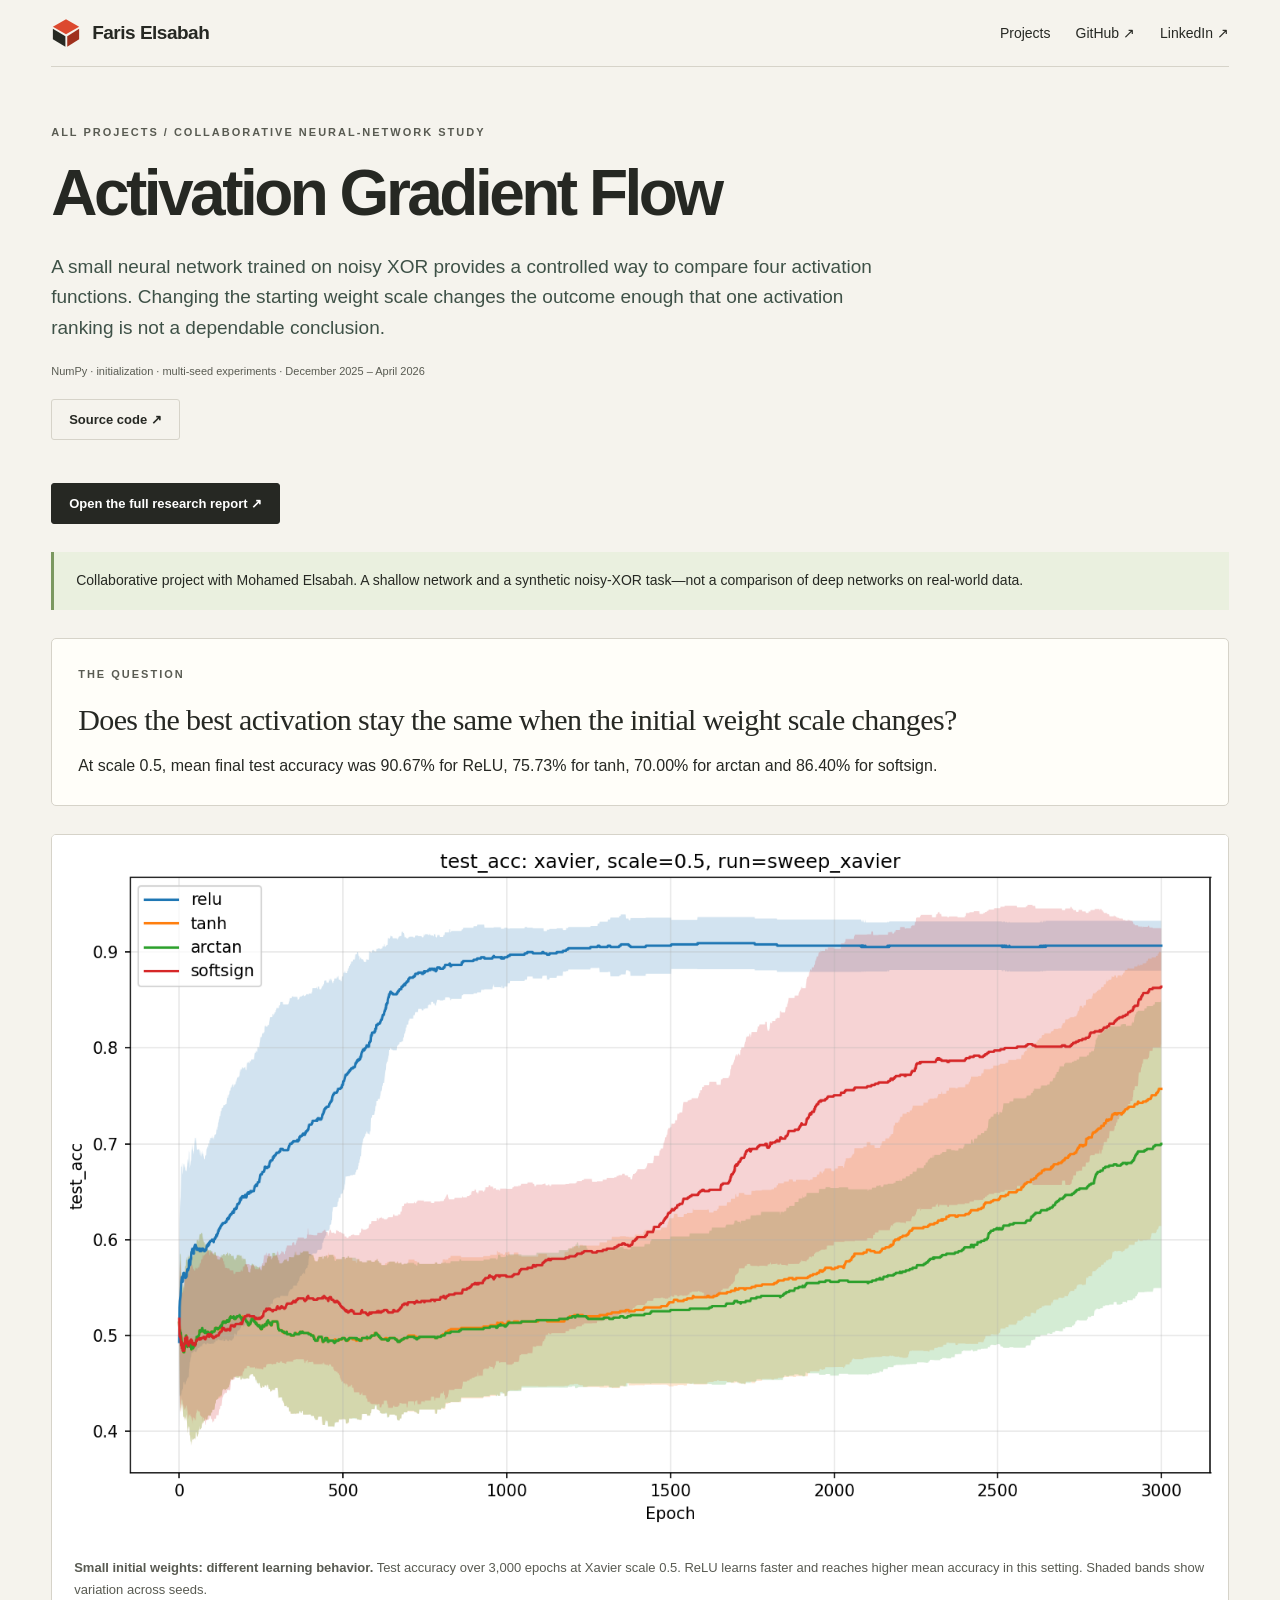
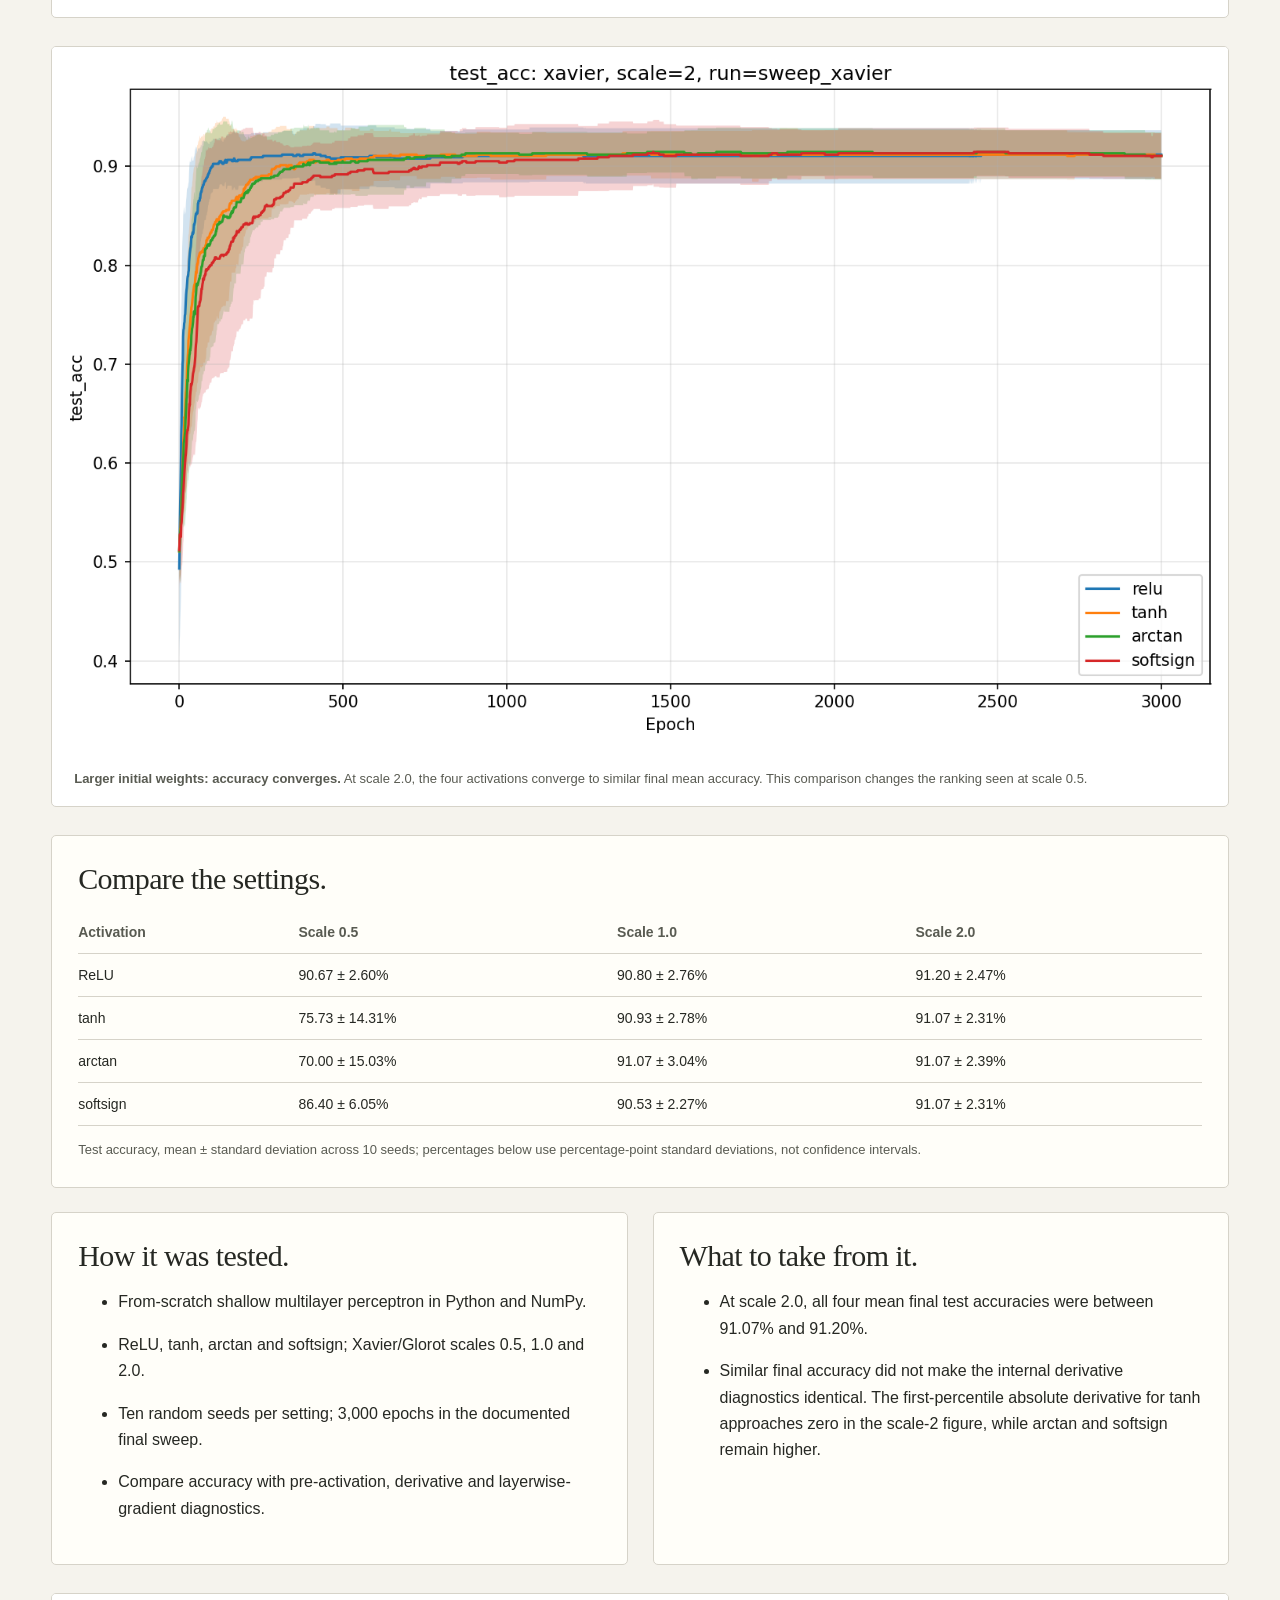
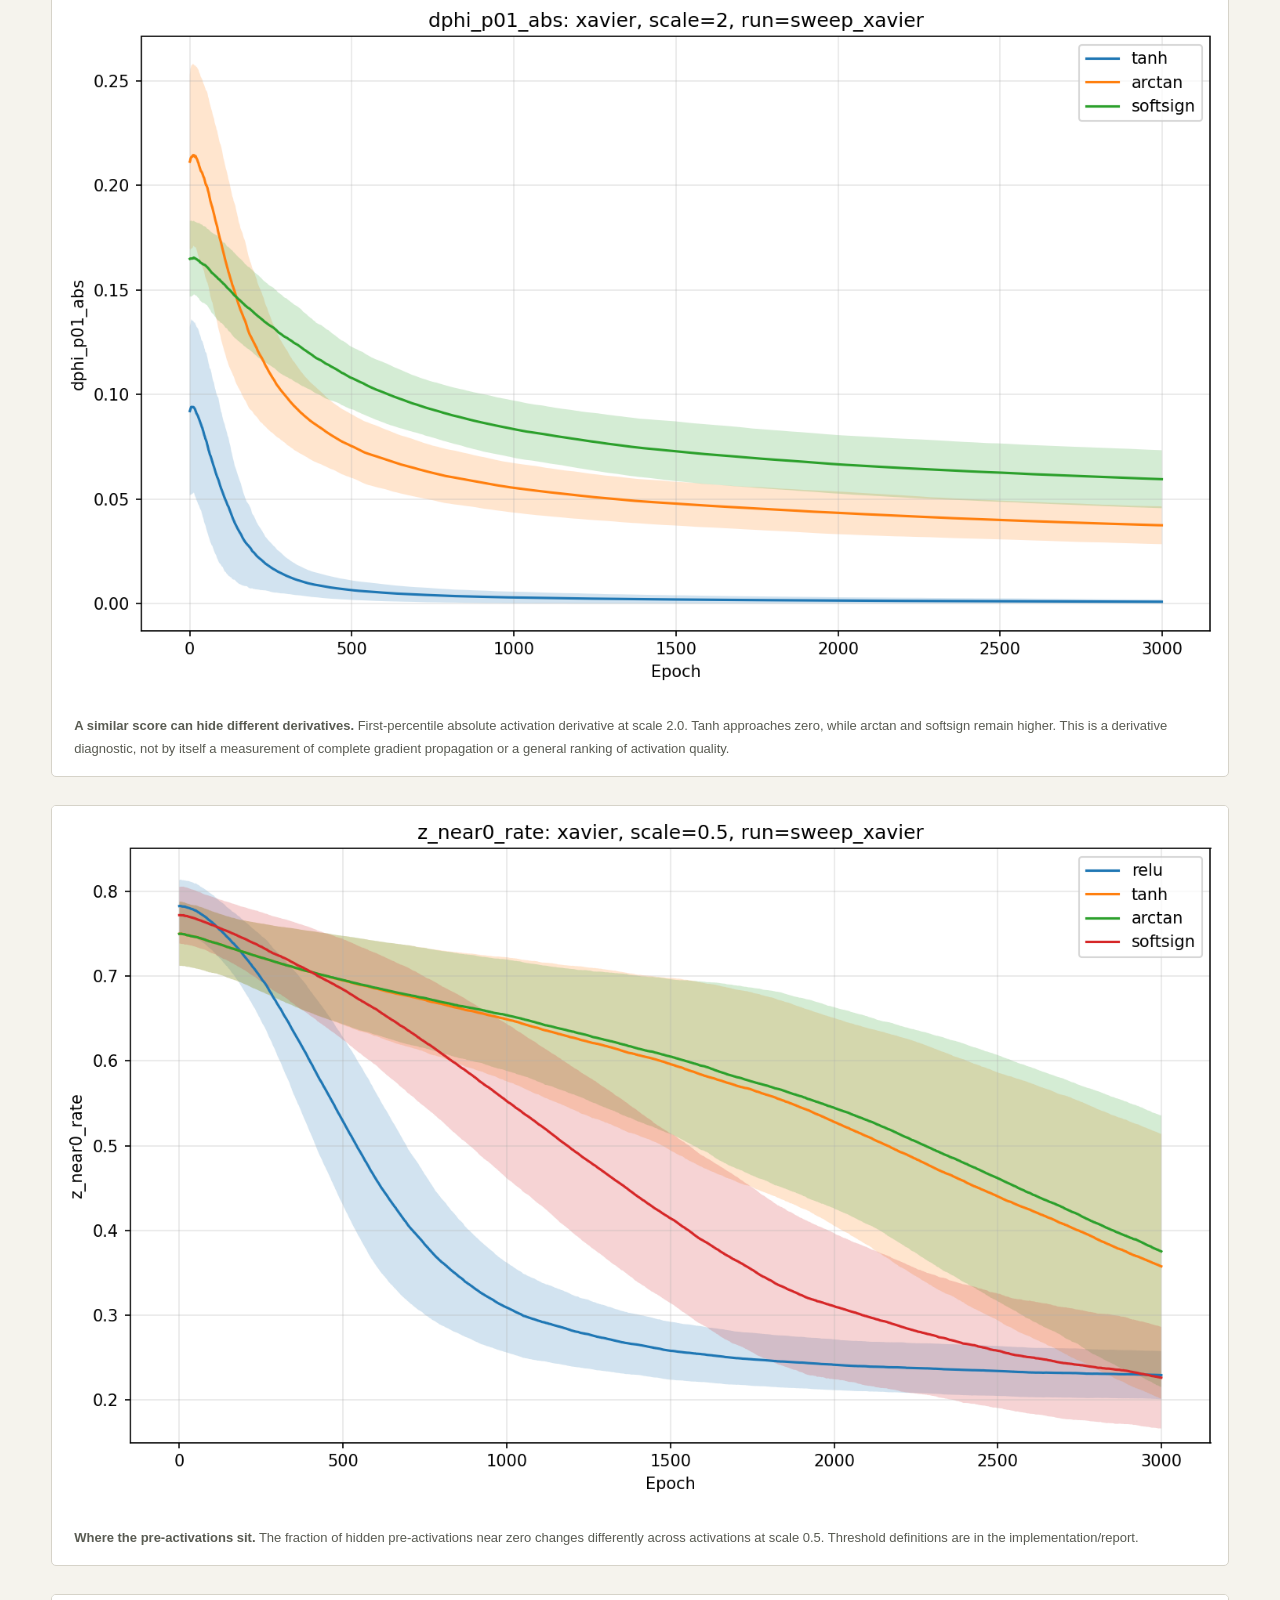
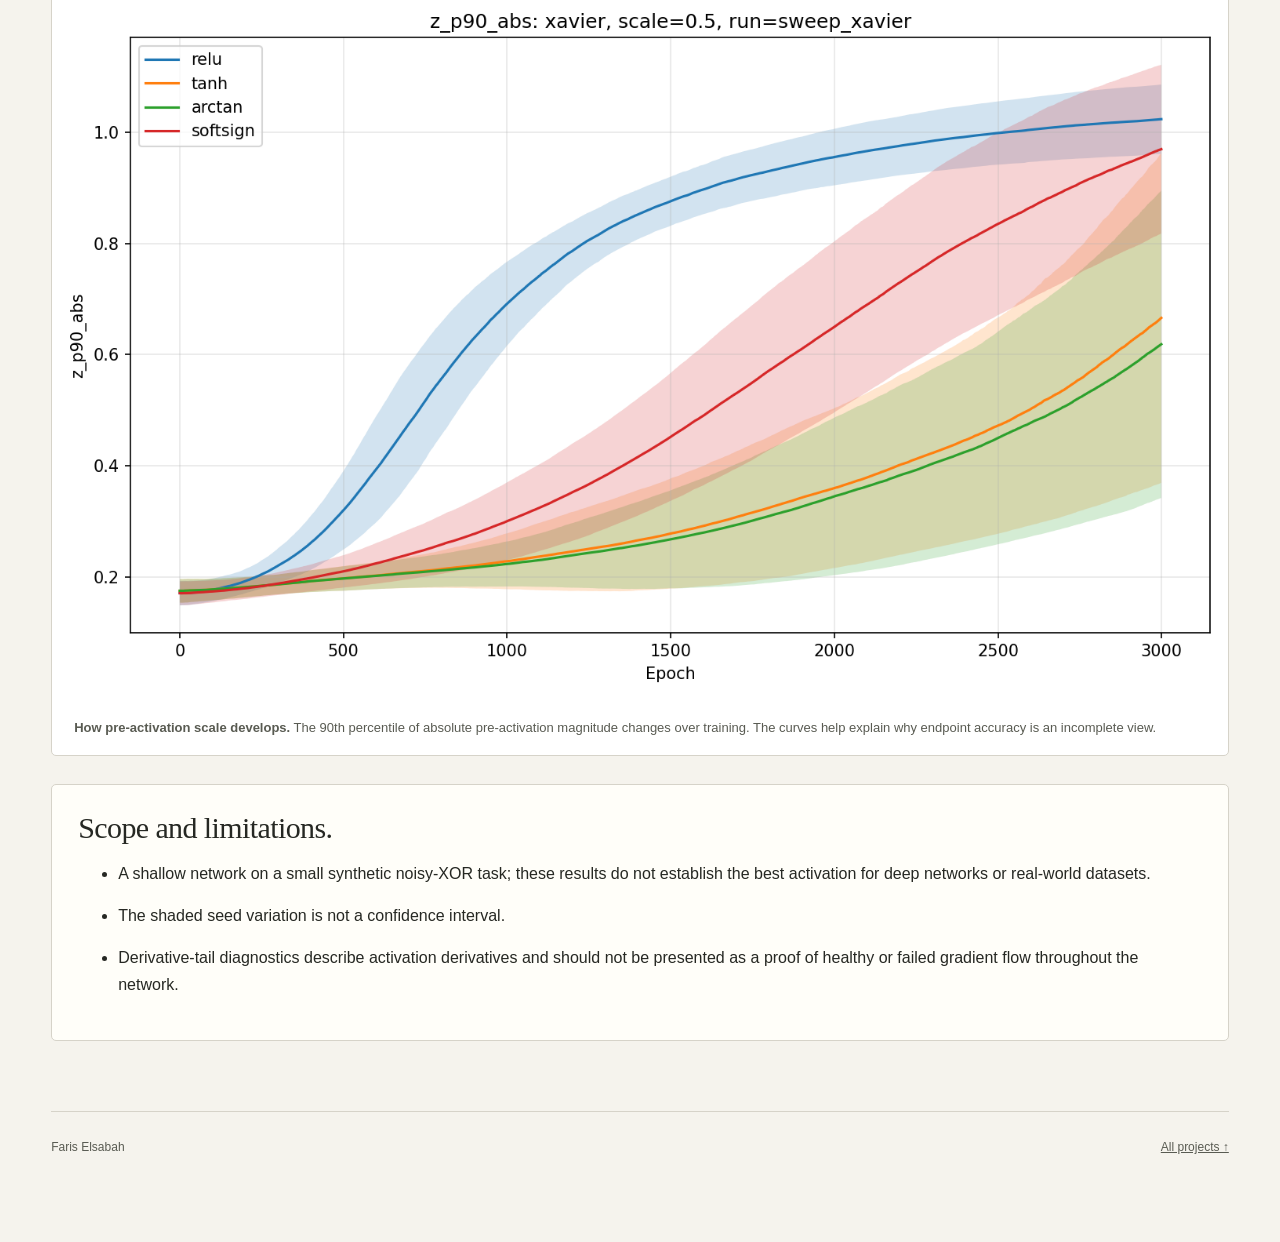
==== commit 0890d939: "Build a cinematic project city with ten interactive architectural landmarks" ====
--- a/activation.html
+++ b/activation.html
@@ -1 +1 @@
-<!doctype html><html lang="en"><head><link rel="canonical" href="https://fbelsabah.github.io/activation.html"><meta charset="utf-8"><meta name="viewport" content="width=device-width,initial-scale=1"><title>Activation Gradient Flow | Faris Elsabah</title><meta name="description" content="A small neural network trained on noisy XOR provides a controlled way to compare four activation functions. Changing the starting weight scale changes the outcome enough that one activation ranking is not a dependable conclusion."><meta property="og:title" content="Activation Gradient Flow"><meta property="og:description" content="A small neural network trained on noisy XOR provides a controlled way to compare four activation functions. Changing the starting weight scale changes the outcome enough that one activation ranking is not a dependable conclusion."><meta property="og:image" content="https://fbelsabah.github.io/assets__07-activation-gradient-flow.jpg"><link rel="icon" href="/assets__favicon.svg" type="image/svg+xml"><link rel="stylesheet" href="/assets__style.css"><link rel="stylesheet" href="/portfolio-studio.css"><script defer src="/portfolio-motion.js"></script></head><body><a class="skip" href="#main">Skip to content</a><header class="nav"><a class="wordmark" href="/index.html"><span class="mark" aria-hidden="true">↗</span>Faris Elsabah</a><nav class="navlinks" aria-label="Main navigation"><a href="/index.html#work">Projects</a><a href="https://github.com/FBELSABAH" target="_blank" rel="noopener">GitHub ↗</a><a class="desktop" href="https://www.linkedin.com/in/fariselsabah/" target="_blank" rel="noopener">LinkedIn ↗</a></nav></header><main id="main" class="shell"><section class="project-hero"><p class="eyebrow"><a href="/index.html">All projects</a> / Collaborative neural-network study</p><h1>Activation Gradient Flow</h1><p class="lead">A small neural network trained on noisy XOR provides a controlled way to compare four activation functions. Changing the starting weight scale changes the outcome enough that one activation ranking is not a dependable conclusion.</p><div class="skillline">NumPy · initialization · multi-seed experiments · December 2025 – April 2026</div><div class="actions"><a class="secondary" href="https://github.com/MBELSABAH/activation-gradient-flow" target="_blank" rel="noopener">Source code ↗</a></div></section><div class="actions"><a class="primary" href="/projects__activation__report.pdf">Open the full research report ↗</a></div><p class="notice green">Collaborative project with Mohamed Elsabah. A shallow network and a synthetic noisy-XOR task—not a comparison of deep networks on real-world data.</p><section class="panel"><p class="eyebrow">The question</p><h2>Does the best activation stay the same when the initial weight scale changes?</h2><p>At scale 0.5, mean final test accuracy was 90.67% for ReLU, 75.73% for tanh, 70.00% for arctan and 86.40% for softsign.</p></section><figure class="figure"><img src="/projects__activation__figures__xavier_s0p5_test_acc.png" alt="Four learning curves at scale 0.5: ReLU rises to about 91% accuracy; the other means finish lower."><figcaption><strong>Small initial weights: different learning behavior.</strong> Test accuracy over 3,000 epochs at Xavier scale 0.5. ReLU learns faster and reaches higher mean accuracy in this setting. Shaded bands show variation across seeds.</figcaption></figure><figure class="figure"><img src="/projects__activation__figures__xavier_s2_test_acc.png" alt="Four learning curves at scale 2.0 converge near 91% test accuracy."><figcaption><strong>Larger initial weights: accuracy converges.</strong> At scale 2.0, the four activations converge to similar final mean accuracy. This comparison changes the ranking seen at scale 0.5.</figcaption></figure><section class="panel"><h2>Compare the settings.</h2><div class="table-wrap"><table><thead><tr><th>Activation</th><th>Scale 0.5</th><th>Scale 1.0</th><th>Scale 2.0</th></tr></thead><tbody><tr><td>ReLU</td><td>90.67 ± 2.60%</td><td>90.80 ± 2.76%</td><td>91.20 ± 2.47%</td></tr><tr><td>tanh</td><td>75.73 ± 14.31%</td><td>90.93 ± 2.78%</td><td>91.07 ± 2.31%</td></tr><tr><td>arctan</td><td>70.00 ± 15.03%</td><td>91.07 ± 3.04%</td><td>91.07 ± 2.39%</td></tr><tr><td>softsign</td><td>86.40 ± 6.05%</td><td>90.53 ± 2.27%</td><td>91.07 ± 2.31%</td></tr></tbody></table></div><p class="notes">Test accuracy, mean ± standard deviation across 10 seeds; percentages below use percentage-point standard deviations, not confidence intervals.</p></section><div class="two-col"><section class="panel"><h2>How it was tested.</h2><ul><li><p>From-scratch shallow multilayer perceptron in Python and NumPy.</p></li><li><p>ReLU, tanh, arctan and softsign; Xavier/Glorot scales 0.5, 1.0 and 2.0.</p></li><li><p>Ten random seeds per setting; 3,000 epochs in the documented final sweep.</p></li><li><p>Compare accuracy with pre-activation, derivative and layerwise-gradient diagnostics.</p></li></ul></section><section class="panel"><h2>What to take from it.</h2><ul><li><p>At scale 2.0, all four mean final test accuracies were between 91.07% and 91.20%.</p></li><li><p>Similar final accuracy did not make the internal derivative diagnostics identical. The first-percentile absolute derivative for tanh approaches zero in the scale-2 figure, while arctan and softsign remain higher.</p></li></ul></section></div><figure class="figure"><img loading="lazy" src="/projects__activation__figures__xavier_s2_dphi_p01_smooth.png" alt="The lower tail of tanh activation derivatives tends toward zero; arctan and softsign remain above zero."><figcaption><strong>A similar score can hide different derivatives.</strong> First-percentile absolute activation derivative at scale 2.0. Tanh approaches zero, while arctan and softsign remain higher. This is a derivative diagnostic, not by itself a measurement of complete gradient propagation or a general ranking of activation quality.</figcaption></figure><figure class="figure"><img loading="lazy" src="/projects__activation__figures__xavier_s0p5_z_near0_rate.png" alt="Rates of hidden pre-activations near zero decline over training, at different speeds for four activations."><figcaption><strong>Where the pre-activations sit.</strong> The fraction of hidden pre-activations near zero changes differently across activations at scale 0.5. Threshold definitions are in the implementation/report.</figcaption></figure><figure class="figure"><img loading="lazy" src="/projects__activation__figures__xavier_s0p5_z_p90_abs.png" alt="Pre-activation magnitude grows over training, with ReLU rising earlier at scale 0.5."><figcaption><strong>How pre-activation scale develops.</strong> The 90th percentile of absolute pre-activation magnitude changes over training. The curves help explain why endpoint accuracy is an incomplete view.</figcaption></figure><section class="panel"><h2>Scope and limitations.</h2><ul><li><p>A shallow network on a small synthetic noisy-XOR task; these results do not establish the best activation for deep networks or real-world datasets.</p></li><li><p>The shaded seed variation is not a confidence interval.</p></li><li><p>Derivative-tail diagnostics describe activation derivatives and should not be presented as a proof of healthy or failed gradient flow throughout the network.</p></li></ul></section><footer class="footer"><span>Faris Elsabah · Analytics student, UPEI</span><span>Independent and collaborative portfolio work · Published November 2026</span><a href="/index.html#work">All projects ↑</a></footer></main></body></html>+<!doctype html><html lang="en"><head><link rel="canonical" href="https://fbelsabah.github.io/activation.html"><meta charset="utf-8"><meta name="viewport" content="width=device-width,initial-scale=1"><title>Activation Gradient Flow | Faris Elsabah</title><meta name="description" content="A small neural network trained on noisy XOR provides a controlled way to compare four activation functions. Changing the starting weight scale changes the outcome enough that one activation ranking is not a dependable conclusion."><meta property="og:title" content="Activation Gradient Flow"><meta property="og:description" content="A small neural network trained on noisy XOR provides a controlled way to compare four activation functions. Changing the starting weight scale changes the outcome enough that one activation ranking is not a dependable conclusion."><meta property="og:image" content="https://fbelsabah.github.io/assets__07-activation-gradient-flow.jpg"><link rel="icon" href="/assets__favicon.svg" type="image/svg+xml"><link rel="stylesheet" href="/assets__style.css"><link rel="stylesheet" href="/portfolio-studio.css"><script defer src="/portfolio-motion.js"></script></head><body><a class="skip" href="#main">Skip to content</a><header class="nav"><a class="wordmark" href="/index.html"><img src="/city/mark.svg" width="30" height="30" alt="">Faris Elsabah</a><nav class="navlinks" aria-label="Main navigation"><a href="/index.html#work">Projects</a><a href="https://github.com/FBELSABAH" target="_blank" rel="noopener">GitHub ↗</a><a class="desktop" href="https://www.linkedin.com/in/fariselsabah/" target="_blank" rel="noopener">LinkedIn ↗</a></nav></header><main id="main" class="shell"><section class="project-hero"><p class="eyebrow"><a href="/index.html">All projects</a> / Collaborative neural-network study</p><h1>Activation Gradient Flow</h1><p class="lead">A small neural network trained on noisy XOR provides a controlled way to compare four activation functions. Changing the starting weight scale changes the outcome enough that one activation ranking is not a dependable conclusion.</p><div class="skillline">NumPy · initialization · multi-seed experiments · December 2025 – April 2026</div><div class="actions"><a class="secondary" href="https://github.com/MBELSABAH/activation-gradient-flow" target="_blank" rel="noopener">Source code ↗</a></div></section><div class="actions"><a class="primary" href="/projects__activation__report.pdf">Open the full research report ↗</a></div><p class="notice green">Collaborative project with Mohamed Elsabah. A shallow network and a synthetic noisy-XOR task—not a comparison of deep networks on real-world data.</p><section class="panel"><p class="eyebrow">The question</p><h2>Does the best activation stay the same when the initial weight scale changes?</h2><p>At scale 0.5, mean final test accuracy was 90.67% for ReLU, 75.73% for tanh, 70.00% for arctan and 86.40% for softsign.</p></section><figure class="figure"><img src="/projects__activation__figures__xavier_s0p5_test_acc.png" alt="Four learning curves at scale 0.5: ReLU rises to about 91% accuracy; the other means finish lower."><figcaption><strong>Small initial weights: different learning behavior.</strong> Test accuracy over 3,000 epochs at Xavier scale 0.5. ReLU learns faster and reaches higher mean accuracy in this setting. Shaded bands show variation across seeds.</figcaption></figure><figure class="figure"><img src="/projects__activation__figures__xavier_s2_test_acc.png" alt="Four learning curves at scale 2.0 converge near 91% test accuracy."><figcaption><strong>Larger initial weights: accuracy converges.</strong> At scale 2.0, the four activations converge to similar final mean accuracy. This comparison changes the ranking seen at scale 0.5.</figcaption></figure><section class="panel"><h2>Compare the settings.</h2><div class="table-wrap"><table><thead><tr><th>Activation</th><th>Scale 0.5</th><th>Scale 1.0</th><th>Scale 2.0</th></tr></thead><tbody><tr><td>ReLU</td><td>90.67 ± 2.60%</td><td>90.80 ± 2.76%</td><td>91.20 ± 2.47%</td></tr><tr><td>tanh</td><td>75.73 ± 14.31%</td><td>90.93 ± 2.78%</td><td>91.07 ± 2.31%</td></tr><tr><td>arctan</td><td>70.00 ± 15.03%</td><td>91.07 ± 3.04%</td><td>91.07 ± 2.39%</td></tr><tr><td>softsign</td><td>86.40 ± 6.05%</td><td>90.53 ± 2.27%</td><td>91.07 ± 2.31%</td></tr></tbody></table></div><p class="notes">Test accuracy, mean ± standard deviation across 10 seeds; percentages below use percentage-point standard deviations, not confidence intervals.</p></section><div class="two-col"><section class="panel"><h2>How it was tested.</h2><ul><li><p>From-scratch shallow multilayer perceptron in Python and NumPy.</p></li><li><p>ReLU, tanh, arctan and softsign; Xavier/Glorot scales 0.5, 1.0 and 2.0.</p></li><li><p>Ten random seeds per setting; 3,000 epochs in the documented final sweep.</p></li><li><p>Compare accuracy with pre-activation, derivative and layerwise-gradient diagnostics.</p></li></ul></section><section class="panel"><h2>What to take from it.</h2><ul><li><p>At scale 2.0, all four mean final test accuracies were between 91.07% and 91.20%.</p></li><li><p>Similar final accuracy did not make the internal derivative diagnostics identical. The first-percentile absolute derivative for tanh approaches zero in the scale-2 figure, while arctan and softsign remain higher.</p></li></ul></section></div><figure class="figure"><img loading="lazy" src="/projects__activation__figures__xavier_s2_dphi_p01_smooth.png" alt="The lower tail of tanh activation derivatives tends toward zero; arctan and softsign remain above zero."><figcaption><strong>A similar score can hide different derivatives.</strong> First-percentile absolute activation derivative at scale 2.0. Tanh approaches zero, while arctan and softsign remain higher. This is a derivative diagnostic, not by itself a measurement of complete gradient propagation or a general ranking of activation quality.</figcaption></figure><figure class="figure"><img loading="lazy" src="/projects__activation__figures__xavier_s0p5_z_near0_rate.png" alt="Rates of hidden pre-activations near zero decline over training, at different speeds for four activations."><figcaption><strong>Where the pre-activations sit.</strong> The fraction of hidden pre-activations near zero changes differently across activations at scale 0.5. Threshold definitions are in the implementation/report.</figcaption></figure><figure class="figure"><img loading="lazy" src="/projects__activation__figures__xavier_s0p5_z_p90_abs.png" alt="Pre-activation magnitude grows over training, with ReLU rising earlier at scale 0.5."><figcaption><strong>How pre-activation scale develops.</strong> The 90th percentile of absolute pre-activation magnitude changes over training. The curves help explain why endpoint accuracy is an incomplete view.</figcaption></figure><section class="panel"><h2>Scope and limitations.</h2><ul><li><p>A shallow network on a small synthetic noisy-XOR task; these results do not establish the best activation for deep networks or real-world datasets.</p></li><li><p>The shaded seed variation is not a confidence interval.</p></li><li><p>Derivative-tail diagnostics describe activation derivatives and should not be presented as a proof of healthy or failed gradient flow throughout the network.</p></li></ul></section><footer class="footer"><span>Faris Elsabah</span><a href="/index.html#work">All projects ↑</a></footer></main></body></html>
--- a/portfolio-studio.css
+++ b/portfolio-studio.css
@@ -1,114 +1,30 @@
-/* Portfolio shell and the interactive load study */
-:root {
-  --studio-ease: cubic-bezier(.2,.8,.2,1);
-  --display: -apple-system, BlinkMacSystemFont, "Helvetica Neue", Arial, sans-serif;
+/* Shared project chrome. Each dashboard owns its charts and controls. */
+:root { --display: "Helvetica Neue", Arial, sans-serif; }
+body:has(main.shell) {
+  --paper: #f5f3ed; --ink: #262823; --muted: #595b52; --line: #d6d3c9;
+  background: var(--paper); color: var(--ink); font-family: var(--display);
 }
-body:has(main.shell) {
-  --paper: #f6f7f4;
-  --ink: #162520;
-  --muted: #53645d;
-  --line: #d6ded8;
-  background: var(--paper);
-  font-family: var(--display);
-}
-.nav { max-width: 1376px; padding: 18px clamp(20px, 4vw, 60px); border: 0; }
+.nav { max-width: 1376px; padding: 18px clamp(20px,4vw,60px); border: 0; }
 .navlinks { align-items: center; }
-.wordmark .mark { background: #133c34; color: #bcffda; }
-main.shell { max-width: 1376px; padding-inline: clamp(16px, 4vw, 60px); }
-.studio-hero {
-  position: relative;
-  isolation: isolate;
-  overflow: hidden;
-  display: grid;
-  grid-template-columns: minmax(0, 1fr) minmax(0, 1.04fr);
-  align-items: center;
-  gap: clamp(24px, 4vw, 72px);
-  padding: clamp(36px, 5vw, 80px);
-  border-radius: clamp(20px, 2.5vw, 38px);
-  color: #f5faf7;
-  background: #0a201b;
-}
-.studio-hero::before {
-  content: "";
-  position: absolute;
-  z-index: -1;
-  inset: 0;
-  background: radial-gradient(ellipse at 78% 80%, #28665288, transparent 53%),
-              linear-gradient(115deg, #0a1c17 15%, #15392e 84%, #163b32);
-}
-.kicker, .hero-intro .kicker {
-  margin: 0;
-  font: 650 10px/1.5 var(--display);
-  letter-spacing: .17em;
-  text-transform: uppercase;
-  color: #afe7c6;
-}
-.hero-intro h1 {
-  font: 600 clamp(62px, 7.6vw, 114px)/.89 var(--display);
-  letter-spacing: -.075em;
-  margin: 26px 0 20px;
-}
-.hero-intro h1 em { color: #bcf8ce; font-style: normal; }
-.hero-bio { max-width: 36ch; color: #d2e2d9; font-size: clamp(15px, 1.22vw, 19px); line-height: 1.55; }
-.studio-primary, .shell .primary, .shell .secondary {
-  display: inline-flex; align-items: center; gap: 12px; border-radius: 100px;
-  font: 620 14px/1.25 var(--display); text-decoration: none;
-}
-.studio-primary { background: #d1ffdc; color: #113126; padding: 14px 22px; margin-top: 10px; }
-.load-preview {
-  min-width: 0; margin: 0;
-  padding: clamp(20px, 2.5vw, 40px);
-  border: 1px solid #a2e4ba45; border-radius: 24px;
-  background: linear-gradient(145deg, #294b40c9, #102f27e6 67%);
-  box-shadow: inset 0 1px 0 #d1ffe20f, 0 24px 64px #031f163b;
-}
-.load-preview figcaption { display: grid; gap: 5px; }
-.load-preview figcaption a { width: fit-content; color: #f5faf7; text-decoration: none; font-weight: 610; font-size: clamp(23px, 2.5vw, 36px); letter-spacing: -.05em; }
-.load-preview figcaption a span { display: inline-block; font-size: .65em; color: #b6dcc2; }
-.load-landscape { display: block; width: 100%; height: auto; margin-block: 6px 2px; overflow: visible; }
-.ridge, .active-trace { fill: none; stroke-linejoin: round; stroke-linecap: round; }
-.ridge { stroke: url(#trace-color); opacity: .62; stroke-width: 1.45; }
-.active-trace { stroke: #ddffad; stroke-width: 2.8; }
-.sample-readout { display: flex; justify-content: space-between; align-items: end; gap: 12px; font-variant-numeric: tabular-nums; }
-.sample-label, .sample-time, .sample-slider { font-size: 12px; color: #bcd5c8; }
-.sample-readout strong { display: block; margin-top: 2px; font-size: clamp(26px, 3vw, 43px); font-weight: 550; letter-spacing: -.06em; line-height: 1.1; }
-.sample-readout small { color: #bcd5c8; font-size: .42em; letter-spacing: 0; }
-.sample-time { display: grid; gap: 4px; text-align: right; }
-.sample-time time { color: #e4f0e9; font-weight: 600; }
-.sample-slider { display: flex; align-items: center; gap: 14px; margin-top: 17px; padding-top: 12px; border-top: 1px solid #bfebcf33; }
-.sample-slider[hidden] { display: none; }
-.sample-slider input { flex: 1; width: 0; min-width: 46px; margin: 0; height: 24px; accent-color: #c9f9a2; cursor: pointer; }
-#work { padding-top: clamp(32px, 5vw, 72px); }
-.section-head h2, .shell .card h3, .shell .project-hero h1 { font-family: var(--display); font-weight: 600; letter-spacing: -.055em; }
-#work .section-head h2 { font-size: clamp(30px, 3.4vw, 48px); }
-#project-count { font: 500 12px var(--display); letter-spacing: 0; white-space: nowrap; }
-#work .grid { gap: clamp(20px, 2.2vw, 34px); }
-.shell .card {
-  border: 1px solid #d9e0d9; border-radius: 22px; padding: 12px clamp(17px, 2vw, 30px) 24px;
-  background: #fff; overflow: hidden;
-}
-.shell .card-cover { margin: -1px calc(11px - clamp(17px, 2vw, 30px)) 0; border-radius: 13px; aspect-ratio: 16/9; }
-.shell .card h3 { font-size: clamp(26px, 2.5vw, 39px); }
-.shell .card-meta { margin-top: 22px; }
-.shell .card .actions { margin-top: 18px; }
+main.shell { max-width: 1376px; padding-inline: clamp(16px,4vw,60px); }
 .shell .project-hero { border-top: 1px solid var(--line); }
-.shell .panel, .shell .figure, .shell .demo-shell { border-radius: 18px; }
+.shell .project-hero h1 { font-family: var(--display); font-weight: 600; letter-spacing: -.055em; }
+.shell .primary, .shell .secondary { border-radius: 3px; }
+.shell .panel, .shell .figure, .shell .demo-shell { border-radius: 5px; }
 .shell .footer { padding-bottom: 18px; }
-.studio-home a:focus-visible, .load-preview input:focus-visible { outline-color: #cc8839; }
-
 /* Size the two players from their media, with a single inset around each one. */
 .project-film {
   display: grid; grid-template-columns: minmax(0, 1fr) minmax(0, .8fr);
   align-items: center; gap: clamp(24px, 5vw, 76px);
   padding: clamp(20px, 3.5vw, 54px); margin: 0 0 36px;
-  border-radius: 22px; background: linear-gradient(120deg, #102d26, #224b40); color: #f0f7ef;
+  border-radius: 4px; background: #292b27; color: #fcf8ee;
 }
-.project-film .eyebrow { color: #afe6c2; }
+.project-film .eyebrow { color: #edc69f; }
 .project-film h2 { max-width: 13em; font-size: clamp(32px, 4vw, 61px); letter-spacing: -.055em; line-height: 1.03; margin-bottom: 22px; }
-.project-film-copy > p:not(.eyebrow), .project-film details, .project-film figcaption { color: #c8dbd1; }
+.project-film-copy > p:not(.eyebrow), .project-film details, .project-film figcaption { color: #d9d6ce; }
 .project-film-copy > p { max-width: 49ch; }
 .project-film .film-actions { display: flex; flex-wrap: wrap; gap: 12px 24px; margin: 23px 0; }
-.project-film a, .project-film summary { color: #d6ffbd; font-size: 14px; cursor: pointer; }
+.project-film a, .project-film summary { color: #ffce9c; font-size: 14px; cursor: pointer; }
 .project-film details p { margin: 10px 0 0; font-size: 14px; }
 .project-film figure { justify-self: center; width: min(100%, 380px, 52vh); margin: 0; }
 .project-film video { display: block; width: 100%; height: auto; aspect-ratio: 4/5; object-fit: contain; border-radius: 12px; background: #0a1b16; }
@@ -119,11 +35,6 @@
 .video-frame .video-caption { margin: 16px 0 0; text-align: left; color: var(--ink); }
 .video-frame .video-caption p { color: var(--muted); }
 @media (max-width: 760px) {
-  .studio-hero { grid-template-columns: minmax(0,1fr); padding: clamp(20px, 6vw, 42px); gap: 28px; }
-  .hero-intro h1 { font-size: clamp(57px, 12vw, 87px); margin-block: 20px 14px; }
-  .hero-bio { max-width: 47ch; }
-  .load-preview { border-radius: 17px; }
-  .load-landscape { max-height: 210px; }
   .project-film { grid-template-columns: 1fr; }
   .project-film figure { width: min(100%, 380px); }
   #course-view .view-shell { grid-template-columns: minmax(0, 1fr); }
@@ -132,44 +43,10 @@
   .section-block:has(.video-player) .section-body { padding: 12px; }
   .section-block:has(.video-player) .section-head { padding-inline: 12px; }
 }
-@media print { .project-film, .sample-slider { display: none; } }
+@media print { .project-film { display:none; } }
 @media (prefers-reduced-motion: no-preference) {
-  html { scroll-behavior: smooth; }
-  @view-transition { navigation: auto; }
-  ::view-transition-old(root) { animation-duration: 140ms; }
-  ::view-transition-new(root) { animation-duration: 240ms; }
-  .hero-intro > *, .load-preview { animation: studio-enter .8s var(--studio-ease) backwards; }
-  .hero-intro h1 { animation-delay: 70ms; }
-  .hero-bio { animation-delay: 140ms; }
-  .studio-primary, .load-preview { animation-delay: 200ms; }
-  .ridge { stroke-dasharray: 1; animation: trace-in 1s var(--studio-ease) backwards; animation-delay: calc(130ms + var(--row) * 24ms); }
-  .active-trace { animation: trace-light 1.1s backwards; }
-  .studio-primary, .shell .primary, .shell .secondary, .filters button, .shell .card, .nav .mark, .load-preview figcaption a span {
-    transition: transform 320ms var(--studio-ease), box-shadow 320ms var(--studio-ease), background-color 220ms, color 220ms;
-  }
-  .shell .card-cover img { transition: transform 700ms var(--studio-ease); }
-  .studio-primary:active, .shell .primary:active, .filters button:active { transform: scale(.97); }
-  @media (hover: hover) {
-    .shell .card:has(.card-cover:hover) { transform: translateY(-4px); box-shadow: 0 16px 45px #16342812; }
-    .shell .card-cover:hover img { transform: scale(1.035); }
-    .studio-primary:hover, .shell .primary:hover, .shell .secondary:hover { transform: translateY(-2px); }
-    .wordmark:hover .mark { transform: rotate(8deg); }
-    .load-preview figcaption a:hover span { transform: translate(3px, -3px); }
-  }
-  @keyframes studio-enter { from { opacity: 0; transform: translateY(18px); } }
-  @keyframes trace-in { from { stroke-dashoffset: 1; opacity: 0; } to { stroke-dashoffset: 0; } }
-  @keyframes trace-light { from { opacity: 0; } 65% { opacity: 0; } }
+  html { scroll-behavior:smooth; }
+  .demo-view:not([hidden]),.view:not([hidden]) { animation:enter-project .32s ease-out; }
+  @keyframes enter-project { from { opacity:.65; transform:translateY(8px); } }
 }
-@media (prefers-reduced-motion: reduce) {
-  html { scroll-behavior: auto; }
-}
-.hero-actions { display: flex; flex-wrap: wrap; gap: 12px 20px; align-items: center; margin-top: 20px; }
-.hero-actions .studio-primary { margin-top: 0; }
-.film-link { display: inline-flex; align-items: center; gap: 6px; min-height: 44px; color: #edf9f1; font: 550 14px var(--display); text-decoration: none; }
-.film-link:hover { text-decoration: underline; text-underline-offset: 4px; }
-.film-link small { color: #bcd5c8; font-variant-numeric: tabular-nums; }
-@media (prefers-reduced-motion: no-preference) {
-  .hero-intro .hero-actions { animation-delay: 200ms; }
-  .demo-view:not([hidden]), .view:not([hidden]), .module-panel:not([hidden]) { animation: studio-enter 350ms var(--studio-ease); }
-  ::view-transition-group(*) { animation-timing-function: cubic-bezier(.22,.74,.18,1); }
-}
+@media (prefers-reduced-motion:reduce) { html { scroll-behavior:auto; } }
